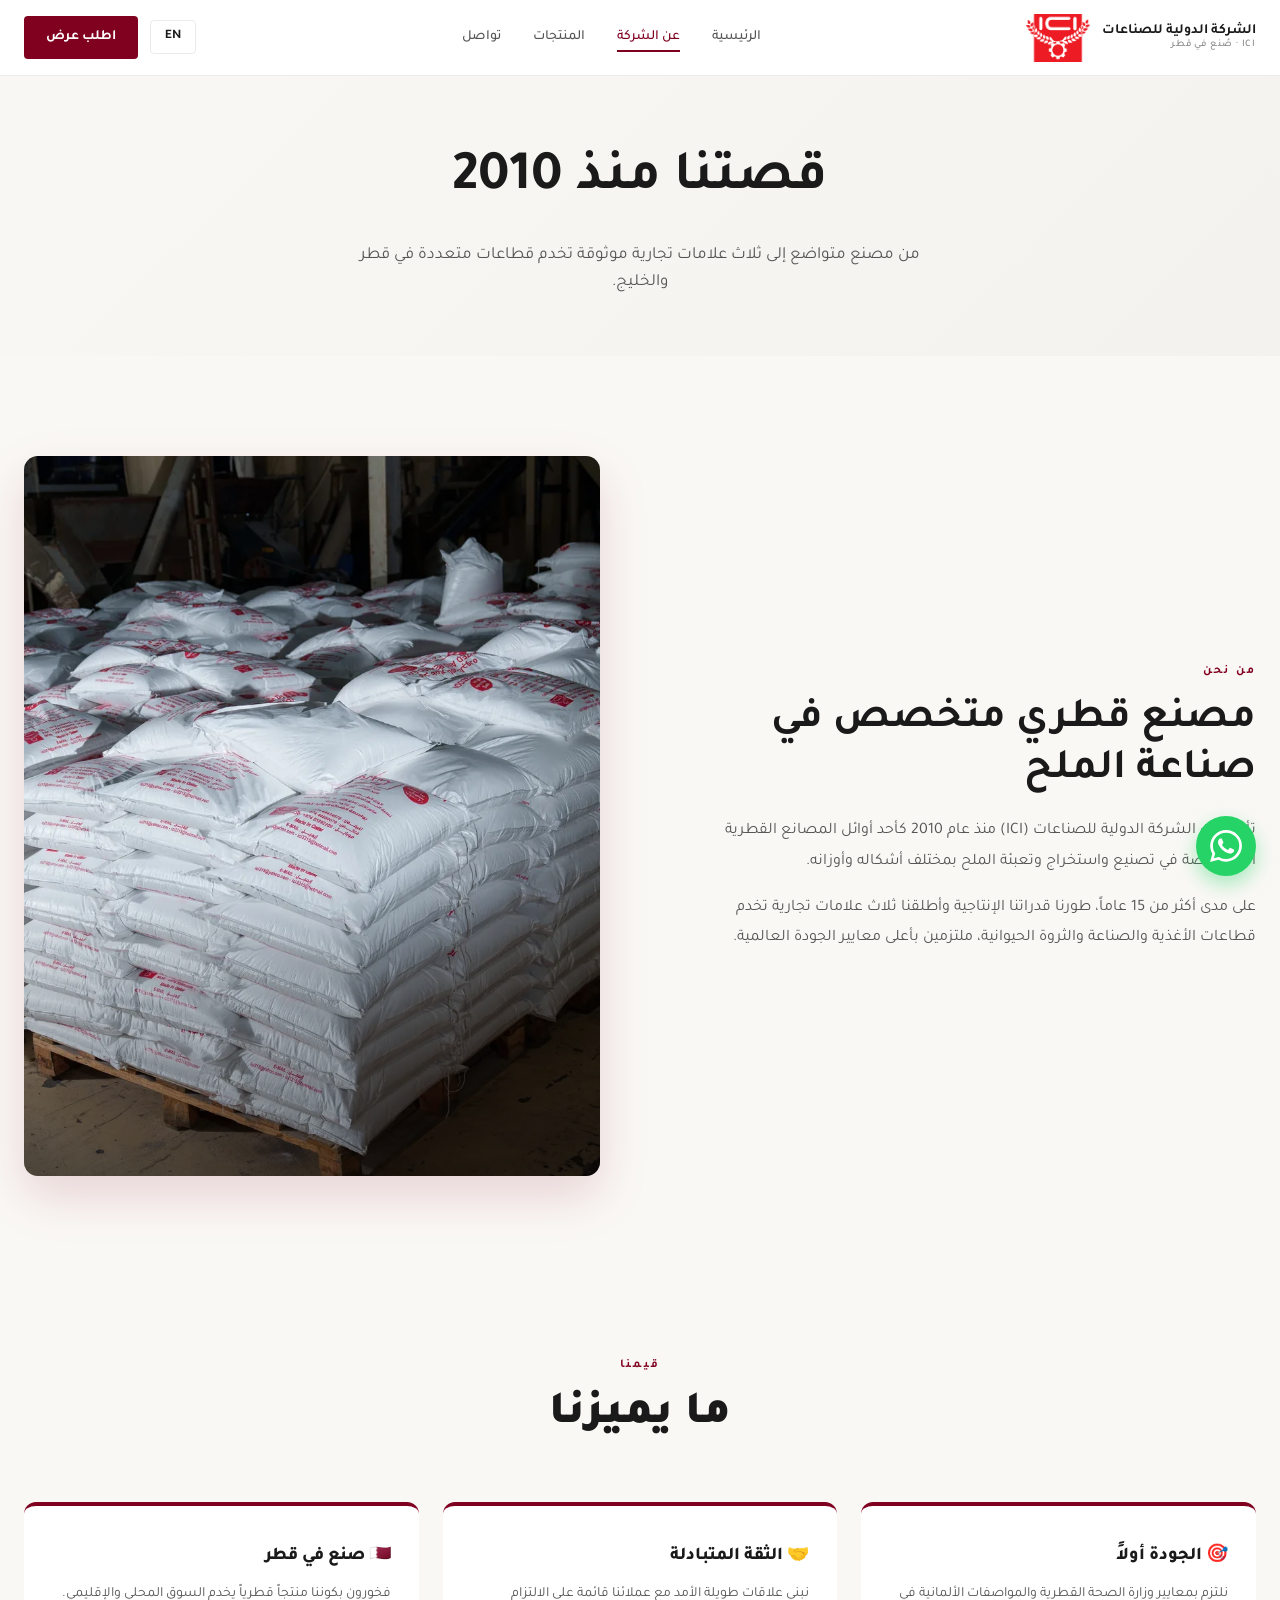
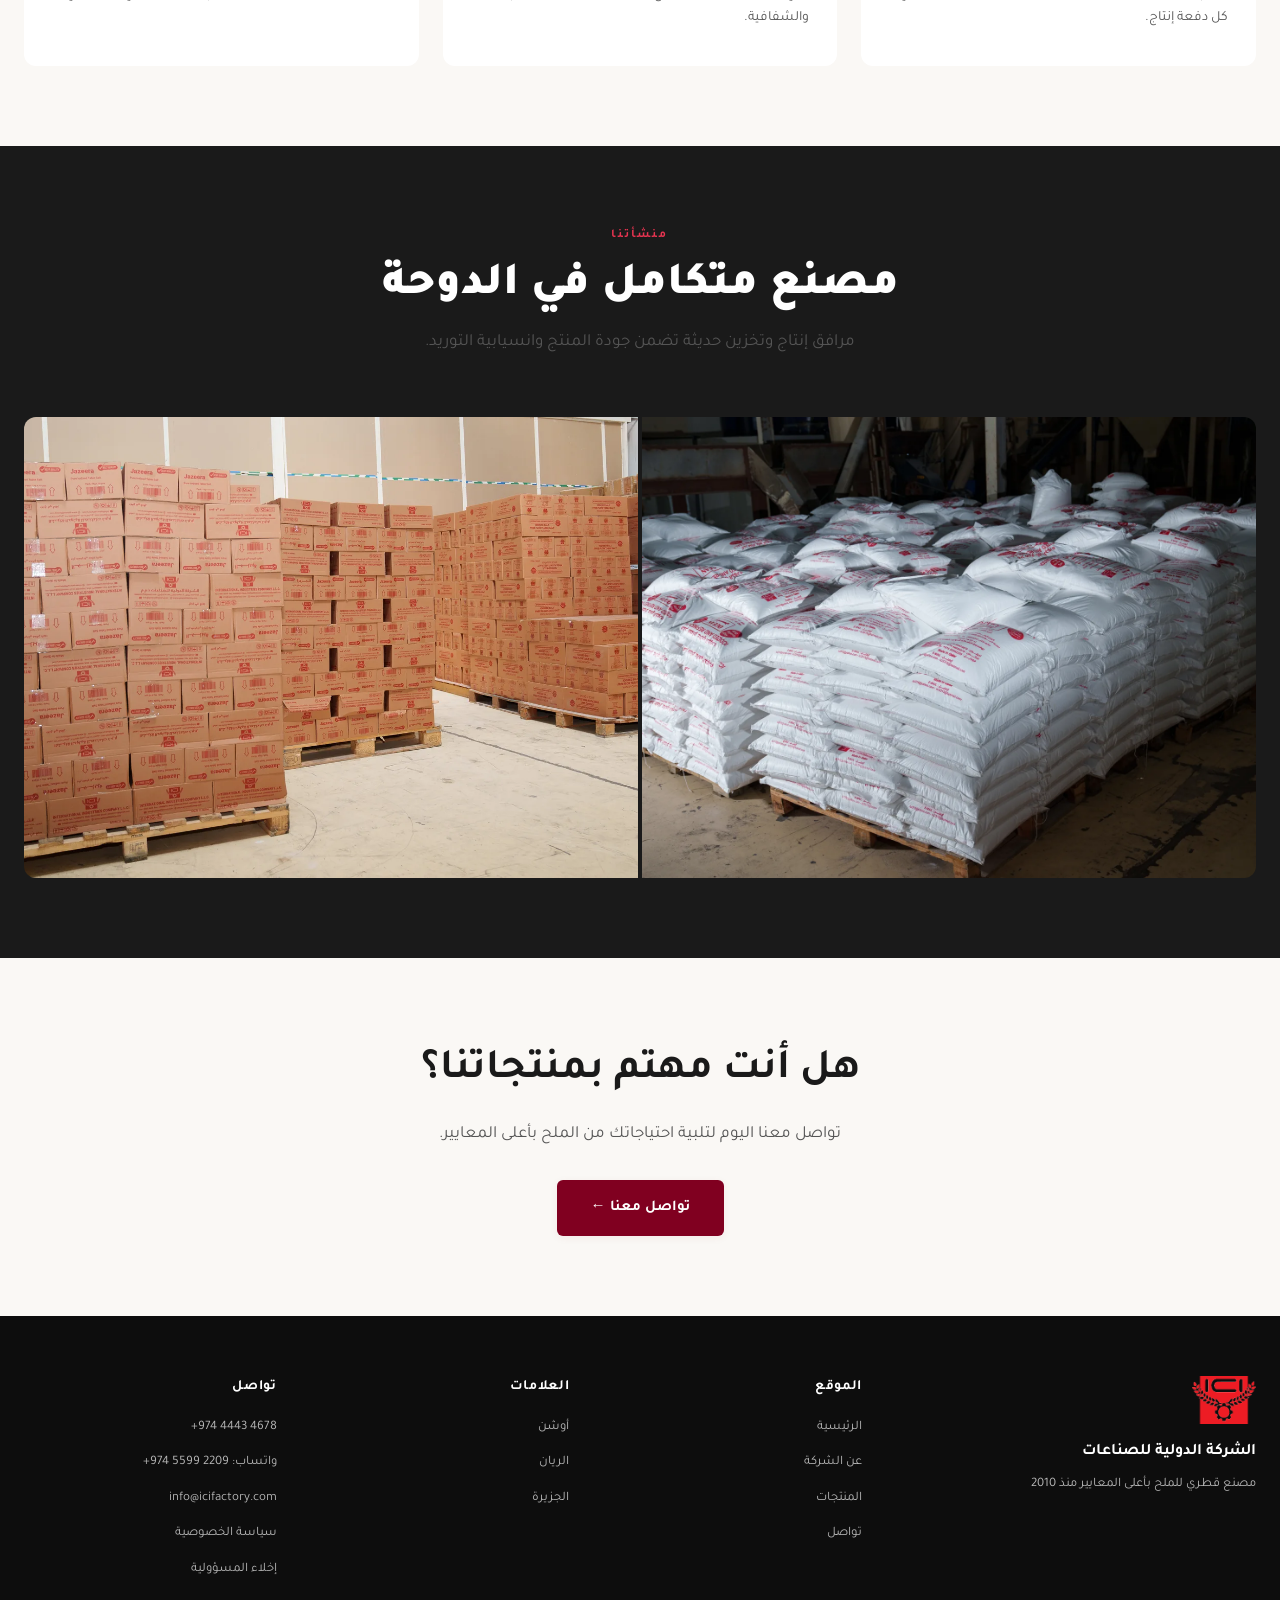
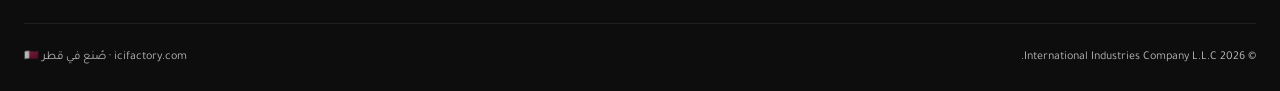
==== about.html @ 77e2f1c2 "Add files via upload" ====
<!DOCTYPE html>
<html lang="ar" dir="rtl">
<head>
  <meta charset="UTF-8">
  <meta name="viewport" content="width=device-width, initial-scale=1.0">
  <title>عن الشركة | About — الشركة الدولية للصناعات | ICI Qatar</title>
  <meta name="description" content="عن الشركة الدولية للصناعات: مصنع قطري متخصص في الملح منذ 2010، مرخص رسمياً وشريك بنك قطر للتنمية. About ICI - Qatari salt manufacturer since 2010.">

  <link rel="icon" type="image/png" href="assets/images/brand/logo-ici.png">
  <link rel="canonical" href="https://icifactory.com/about.html">
  <link rel="preconnect" href="https://fonts.googleapis.com">
  <link rel="preconnect" href="https://fonts.gstatic.com" crossorigin>
  <link href="https://fonts.googleapis.com/css2?family=Tajawal:wght@300;400;500;700;800;900&display=swap" rel="stylesheet">
  <link rel="stylesheet" href="assets/css/style.css">

  <style>
    .page-header { padding: calc(var(--nav-height) + 60px) 0 60px; background: linear-gradient(135deg, #FAF8F5 0%, #F4F2EE 100%); text-align: center; }
    .page-header h1 { font-size: clamp(36px, 5vw, 56px); margin-bottom: 16px; }
    .page-header p { font-size: 17px; color: var(--text-mid); max-width: 600px; margin: 0 auto; }

    .timeline { padding: 80px 0; background: var(--salt-white); }
    .timeline-items { max-width: 800px; margin: 0 auto; }
    .timeline-item { display: grid; grid-template-columns: 120px 1fr; gap: 32px; padding: 32px 0; border-bottom: 1px solid var(--border); }
    .timeline-year { font-size: 36px; font-weight: 900; color: var(--ici-red); line-height: 1; }
    .timeline-content h3 { font-size: 20px; font-weight: 800; margin-bottom: 8px; }
    .timeline-content p { font-size: 15px; color: var(--text-mid); line-height: 1.7; }

    .values { padding: 80px 0; background: var(--salt-cream); }
    .values-grid { display: grid; grid-template-columns: repeat(3, 1fr); gap: 24px; }
    .value-card { background: var(--salt-white); padding: 36px 28px; border-radius: 12px; border-top: 4px solid var(--ici-red); }
    .value-card h3 { font-size: 18px; font-weight: 800; margin-bottom: 12px; }
    .value-card p { font-size: 14px; color: var(--text-mid); line-height: 1.7; }

    .facility { padding: 80px 0; background: var(--text-dark); color: var(--salt-white); }
    .facility h2 { color: var(--salt-white); }
    .facility-grid { display: grid; grid-template-columns: 1fr 1fr; gap: 4px; margin-top: 40px; border-radius: 12px; overflow: hidden; }
    .facility-img { aspect-ratio: 4/3; overflow: hidden; }
    .facility-img img { width: 100%; height: 100%; object-fit: cover; }

    @media (max-width: 768px) {
      .timeline-item { grid-template-columns: 1fr; gap: 8px; }
      .values-grid { grid-template-columns: 1fr; }
      .facility-grid { grid-template-columns: 1fr; }
    }
  </style>
</head>
<body>

<nav>
  <div class="nav-inner">
    <a href="index.html" class="nav-logo">
      <img src="assets/images/brand/logo-ici.png" alt="ICI Logo">
      <div class="nav-logo-text">
        <span class="ar" data-ar="الشركة الدولية للصناعات" data-en="International Industries Co.">الشركة الدولية للصناعات</span>
        <span class="en" data-ar="ICI · صُنع في قطر" data-en="ICI · MADE IN QATAR">ICI · صُنع في قطر</span>
      </div>
    </a>
    <ul class="nav-links">
      <li><a href="index.html" data-ar="الرئيسية" data-en="Home">الرئيسية</a></li>
      <li><a href="about.html" class="active" data-ar="عن الشركة" data-en="About">عن الشركة</a></li>
      <li><a href="products.html" data-ar="المنتجات" data-en="Products">المنتجات</a></li>
      <li><a href="contact.html" data-ar="تواصل" data-en="Contact">تواصل</a></li>
    </ul>
    <div class="nav-actions">
      <button class="lang-toggle" type="button">EN</button>
      <a href="contact.html" class="btn-cta" data-ar="اطلب عرض" data-en="Get Quote">اطلب عرض</a>
      <button class="mobile-toggle" type="button"><span></span><span></span><span></span></button>
    </div>
  </div>
</nav>

<section class="page-header">
  <div class="container">
    <h1 data-ar="قصتنا منذ 2010" data-en="Our Story Since 2010">قصتنا منذ 2010</h1>
    <p data-ar="من مصنع متواضع إلى ثلاث علامات تجارية موثوقة تخدم قطاعات متعددة في قطر والخليج." data-en="From a humble factory to three trusted brand names serving multiple sectors in Qatar and the Gulf.">
      من مصنع متواضع إلى ثلاث علامات تجارية موثوقة تخدم قطاعات متعددة في قطر والخليج.
    </p>
  </div>
</section>

<!-- ABOUT MAIN -->
<section class="about">
  <div class="container">
    <div class="about-grid">
      <div class="about-text" data-animate>
        <div class="section-eyebrow" data-ar="من نحن" data-en="Who We Are">من نحن</div>
        <h2 data-ar="مصنع قطري متخصص في صناعة الملح" data-en="A Qatari Factory Specialized in Salt Manufacturing">مصنع قطري متخصص في صناعة الملح</h2>
        <p data-ar="تأسست الشركة الدولية للصناعات (ICI) منذ عام 2010 كأحد أوائل المصانع القطرية المتخصصة في تصنيع واستخراج وتعبئة الملح بمختلف أشكاله وأوزانه." data-en="International Industries Company (ICI) was established in 2010 as one of the first Qatari factories specialized in manufacturing, extracting, and packaging salt in its various forms and weights.">
          تأسست الشركة الدولية للصناعات (ICI) منذ عام 2010 كأحد أوائل المصانع القطرية المتخصصة في تصنيع واستخراج وتعبئة الملح بمختلف أشكاله وأوزانه.
        </p>
        <p data-ar="على مدى أكثر من 15 عاماً، طورنا قدراتنا الإنتاجية وأطلقنا ثلاث علامات تجارية تخدم قطاعات الأغذية والصناعة والثروة الحيوانية، ملتزمين بأعلى معايير الجودة العالمية." data-en="Over more than 15 years, we have developed our production capabilities and launched three brand names serving the food, industry, and livestock sectors, committed to the highest international quality standards.">
          على مدى أكثر من 15 عاماً، طورنا قدراتنا الإنتاجية وأطلقنا ثلاث علامات تجارية تخدم قطاعات الأغذية والصناعة والثروة الحيوانية، ملتزمين بأعلى معايير الجودة العالمية.
        </p>
      </div>
      <div class="about-visual" data-animate>
        <img src="assets/images/factory/warehouse-bags.webp" alt="ICI Factory">
      </div>
    </div>
  </div>
</section>


<!-- VALUES -->
<section class="values">
  <div class="container">
    <div class="section-header">
      <div class="section-eyebrow" data-ar="قيمنا" data-en="Our Values">قيمنا</div>
      <h2 class="section-title" data-ar="ما يميزنا" data-en="What Sets Us Apart">ما يميزنا</h2>
    </div>

    <div class="values-grid">
      <div class="value-card" data-animate>
        <h3 data-ar="🎯 الجودة أولاً" data-en="🎯 Quality First">🎯 الجودة أولاً</h3>
        <p data-ar="نلتزم بمعايير وزارة الصحة القطرية والمواصفات الألمانية في كل دفعة إنتاج." data-en="We adhere to Qatar Ministry of Health standards and German specifications in every production batch.">
          نلتزم بمعايير وزارة الصحة القطرية والمواصفات الألمانية في كل دفعة إنتاج.
        </p>
      </div>
      <div class="value-card" data-animate>
        <h3 data-ar="🤝 الثقة المتبادلة" data-en="🤝 Mutual Trust">🤝 الثقة المتبادلة</h3>
        <p data-ar="نبني علاقات طويلة الأمد مع عملائنا قائمة على الالتزام والشفافية." data-en="We build long-term relationships with our customers based on commitment and transparency.">
          نبني علاقات طويلة الأمد مع عملائنا قائمة على الالتزام والشفافية.
        </p>
      </div>
      <div class="value-card" data-animate>
        <h3 data-ar="🇶🇦 صنع في قطر" data-en="🇶🇦 Made in Qatar">🇶🇦 صنع في قطر</h3>
        <p data-ar="فخورون بكوننا منتجاً قطرياً يخدم السوق المحلي والإقليمي." data-en="Proud to be a Qatari product serving the local and regional market.">
          فخورون بكوننا منتجاً قطرياً يخدم السوق المحلي والإقليمي.
        </p>
      </div>
    </div>
  </div>
</section>

<!-- FACILITY -->
<section class="facility">
  <div class="container">
    <div class="section-header">
      <div class="section-eyebrow" style="color: #E63450" data-ar="منشأتنا" data-en="Our Facility">منشأتنا</div>
      <h2 class="section-title" data-ar="مصنع متكامل في الدوحة" data-en="An Integrated Factory in Doha">مصنع متكامل في الدوحة</h2>
      <p class="section-sub" data-ar="مرافق إنتاج وتخزين حديثة تضمن جودة المنتج وانسيابية التوريد." data-en="Modern production and storage facilities ensuring product quality and supply flow.">
        مرافق إنتاج وتخزين حديثة تضمن جودة المنتج وانسيابية التوريد.
      </p>
    </div>

    <div class="facility-grid">
      <div class="facility-img"><img src="assets/images/factory/warehouse-bags.webp" alt="Salt bags warehouse"></div>
      <div class="facility-img"><img src="assets/images/factory/warehouse-boxes.webp" alt="Salt packaging warehouse"></div>
    </div>
  </div>
</section>

<!-- CTA -->
<section style="padding: 80px 0; background: var(--salt-cream); text-align: center;">
  <div class="container">
    <h2 style="font-size: clamp(28px,4vw,42px); margin-bottom: 16px;" data-ar="هل أنت مهتم بمنتجاتنا؟" data-en="Interested in our products?">هل أنت مهتم بمنتجاتنا؟</h2>
    <p style="font-size: 17px; color: var(--text-mid); margin-bottom: 32px;" data-ar="تواصل معنا اليوم لتلبية احتياجاتك من الملح بأعلى المعايير." data-en="Contact us today to meet your salt needs with the highest standards.">
      تواصل معنا اليوم لتلبية احتياجاتك من الملح بأعلى المعايير.
    </p>
    <a href="contact.html" class="btn-primary" data-ar="تواصل معنا ←" data-en="Contact Us →">تواصل معنا ←</a>
  </div>
</section>

<footer>
  <div class="container">
    <div class="footer-grid">
      <div class="footer-brand">
        <img src="assets/images/brand/logo-ici.png" alt="ICI">
        <h4 data-ar="الشركة الدولية للصناعات" data-en="International Industries Co.">الشركة الدولية للصناعات</h4>
        <p data-ar="مصنع قطري للملح بأعلى المعايير منذ 2010" data-en="Qatari salt manufacturer with premium standards since 2010">مصنع قطري للملح بأعلى المعايير منذ 2010</p>
      </div>
      <div class="footer-col">
        <h5 data-ar="الموقع" data-en="Site">الموقع</h5>
        <ul>
          <li><a href="index.html" data-ar="الرئيسية" data-en="Home">الرئيسية</a></li>
          <li><a href="about.html" data-ar="عن الشركة" data-en="About">عن الشركة</a></li>
          <li><a href="products.html" data-ar="المنتجات" data-en="Products">المنتجات</a></li>
          <li><a href="contact.html" data-ar="تواصل" data-en="Contact">تواصل</a></li>
        </ul>
      </div>
      <div class="footer-col">
        <h5 data-ar="العلامات" data-en="Brands">العلامات</h5>
        <ul>
          <li><a href="products.html#ocean" data-ar="أوشن" data-en="OCEAN">أوشن</a></li>
          <li><a href="products.html#alrayyan" data-ar="الريان" data-en="Al Rayyan">الريان</a></li>
          <li><a href="products.html#jazeera" data-ar="الجزيرة" data-en="Jazeera">الجزيرة</a></li>
        </ul>
      </div>
      <div class="footer-col">
        <h5 data-ar="تواصل" data-en="Contact">تواصل</h5>
        <ul>
          <li><a href="tel:+97444434678"><span class="ltr-num">+974 4443 4678</span></a></li>
          <li><a href="https://wa.me/97455992209"><span data-ar="واتساب" data-en="WhatsApp">واتساب</span>: <span class="ltr-num">+974 5599 2209</span></a></li>
          <li><a href="mailto:info@icifactory.com"><span class="ltr-num">info@icifactory.com</span></a></li>
          <li><a href="privacy.html" data-ar="سياسة الخصوصية" data-en="Privacy Policy">سياسة الخصوصية</a></li>
          <li><a href="disclaimer.html" data-ar="إخلاء المسؤولية" data-en="Disclaimer">إخلاء المسؤولية</a></li>
        </ul>
      </div>
    </div>
    <div class="footer-bottom">
      <span>© 2026 International Industries Company L.L.C.</span>
      <span><span class="ltr-num">icifactory.com</span> · <span data-ar="صُنع في قطر" data-en="Made in Qatar">صُنع في قطر</span> 🇶🇦</span>
    </div>
  </div>
</footer>

<a href="https://wa.me/97455992209" class="whatsapp-float" target="_blank" aria-label="WhatsApp">
  <svg width="32" height="32" viewBox="0 0 24 24" fill="currentColor"><path d="M17.472 14.382c-.297-.149-1.758-.867-2.03-.967-.273-.099-.471-.148-.67.15-.197.297-.767.966-.94 1.164-.173.199-.347.223-.644.075-.297-.15-1.255-.463-2.39-1.475-.883-.788-1.48-1.761-1.653-2.059-.173-.297-.018-.458.13-.606.134-.133.298-.347.446-.52.149-.174.198-.298.298-.497.099-.198.05-.371-.025-.52-.075-.149-.669-1.612-.916-2.207-.242-.579-.487-.5-.669-.51-.173-.008-.371-.01-.57-.01-.198 0-.52.074-.792.372-.272.297-1.04 1.016-1.04 2.479 0 1.462 1.065 2.875 1.213 3.074.149.198 2.096 3.2 5.077 4.487.709.306 1.262.489 1.694.625.712.227 1.36.195 1.871.118.571-.085 1.758-.719 2.006-1.413.248-.694.248-1.289.173-1.413-.074-.124-.272-.198-.57-.347m-5.421 7.403h-.004a9.87 9.87 0 01-5.031-1.378l-.361-.214-3.741.982.998-3.648-.235-.374a9.86 9.86 0 01-1.51-5.26c.001-5.45 4.436-9.884 9.888-9.884 2.64 0 5.122 1.03 6.988 2.898a9.825 9.825 0 012.893 6.994c-.003 5.45-4.437 9.884-9.885 9.884m8.413-18.297A11.815 11.815 0 0012.05 0C5.495 0 .16 5.335.157 11.892c0 2.096.547 4.142 1.588 5.945L.057 24l6.305-1.654a11.882 11.882 0 005.683 1.448h.005c6.554 0 11.89-5.335 11.893-11.893a11.821 11.821 0 00-3.48-8.413z"/></svg>
</a>

<script src="assets/js/main.js"></script>
</body>
</html>
---- assets/css/style.css ----
/* =====================================
   ICI · INTERNATIONAL INDUSTRIES COMPANY
   icifactory.com — Production Stylesheet
   ===================================== */

:root {
  /* Brand colors derived from actual ICI logo */
  --ici-red: #800020;
  --ici-red-dark: #5C0017;
  --ici-red-light: #A8364D;

  --salt-white: #FFFFFF;
  --salt-cream: #FAF8F5;
  --salt-gray: #F4F2EE;

  --text-dark: #1A1A1A;
  --text-mid: #555555;
  --text-light: #888888;
  --border: rgba(0, 0, 0, 0.08);

  --shadow-sm: 0 2px 8px rgba(128, 0, 32, 0.06);
  --shadow-md: 0 8px 24px rgba(0, 0, 0, 0.08);
  --shadow-lg: 0 20px 50px rgba(128, 0, 32, 0.15);

  --max-width: 1280px;
  --nav-height: 76px;
}

* { margin: 0; padding: 0; box-sizing: border-box; }

html { scroll-behavior: smooth; -webkit-text-size-adjust: 100%; }

body {
  font-family: 'Tajawal', 'Segoe UI', sans-serif;
  background: var(--salt-cream);
  color: var(--text-dark);
  line-height: 1.6;
  overflow-x: hidden;
  -webkit-font-smoothing: antialiased;
}

img { max-width: 100%; height: auto; display: block; }
a { color: inherit; text-decoration: none; }
button { font-family: inherit; cursor: pointer; border: none; background: none; }

.container { max-width: var(--max-width); margin: 0 auto; padding: 0 24px; }

/* ============ NAVBAR ============ */
nav {
  position: fixed; top: 0; left: 0; right: 0; z-index: 100;
  background: rgba(255, 255, 255, 0.95);
  backdrop-filter: blur(20px); -webkit-backdrop-filter: blur(20px);
  border-bottom: 1px solid var(--border);
  height: var(--nav-height);
  transition: all 0.3s ease;
}
nav.scrolled { box-shadow: 0 4px 20px rgba(0,0,0,0.06); }

.nav-inner {
  max-width: var(--max-width); margin: 0 auto; padding: 0 24px;
  height: 100%; display: flex; align-items: center; justify-content: space-between;
}

.nav-logo { display: flex; align-items: center; gap: 12px; }
.nav-logo img { height: 48px; width: auto; }
.nav-logo-text { display: flex; flex-direction: column; line-height: 1.1; }
.nav-logo-text .ar { font-size: 14px; font-weight: 700; color: var(--text-dark); }
.nav-logo-text .en { font-size: 10px; color: var(--text-light); letter-spacing: 0.08em; font-weight: 500; }

.nav-links { display: flex; gap: 32px; list-style: none; align-items: center; }
.nav-links a {
  font-size: 14px; font-weight: 500; color: var(--text-mid);
  transition: color 0.2s; position: relative; padding: 4px 0;
}
.nav-links a:hover, .nav-links a.active { color: var(--ici-red); }
.nav-links a.active::after {
  content: ''; position: absolute; bottom: -4px; left: 0; right: 0;
  height: 2px; background: var(--ici-red);
}

.nav-actions { display: flex; gap: 12px; align-items: center; }
.lang-toggle {
  background: transparent; border: 1px solid var(--border);
  padding: 8px 14px; border-radius: 4px; font-size: 13px; font-weight: 600;
  color: var(--text-dark); transition: all 0.2s;
}
.lang-toggle:hover { border-color: var(--ici-red); color: var(--ici-red); }

.btn-cta {
  background: var(--ici-red); color: var(--salt-white);
  padding: 10px 22px; border-radius: 4px; font-size: 14px; font-weight: 700;
  transition: all 0.2s; display: inline-flex; align-items: center; gap: 6px;
}
.btn-cta:hover { background: var(--ici-red-dark); transform: translateY(-1px); box-shadow: var(--shadow-md); }

.mobile-toggle { display: none; flex-direction: column; gap: 5px; padding: 8px; }
.mobile-toggle span { width: 22px; height: 2px; background: var(--text-dark); transition: 0.3s; }

/* ============ HERO ============ */
.hero {
  min-height: 88vh; padding: calc(var(--nav-height) + 80px) 0 80px;
  position: relative; overflow: hidden;
  background-size: cover; background-position: center; background-repeat: no-repeat;
}
.hero.hero-banner-a {
  background-image: url('../images/factory/hero-banner-a.webp');
  background-position: 30% center; /* LTR: shift focus right so text side gets darker area */
}
.hero.hero-banner-b {
  background-image: url('../images/factory/hero-banner-a.webp');
  background-position: 30% center;
}
html[dir="rtl"] .hero.hero-banner-a,
html[dir="rtl"] .hero.hero-banner-b {
  background-position: 70% center; /* RTL: shift focus left so right-side text gets darker area */
}
.hero::before {
  content: ''; position: absolute; inset: 0; z-index: 1;
  /* LTR: darker on left where text sits */
  background: linear-gradient(to right, rgba(0,0,0,0.82) 0%, rgba(0,0,0,0.55) 40%, rgba(0,0,0,0.25) 70%, rgba(128,0,32,0.35) 100%);
  pointer-events: none;
}
html[dir="rtl"] .hero::before {
  /* RTL: darker on right where text sits */
  background: linear-gradient(to left, rgba(0,0,0,0.82) 0%, rgba(0,0,0,0.55) 40%, rgba(0,0,0,0.25) 70%, rgba(128,0,32,0.35) 100%);
}

.hero-grid {
  max-width: var(--max-width); margin: 0 auto; padding: 0 24px;
  position: relative; z-index: 2;
}

.hero-content { max-width: 720px; color: var(--salt-white); }

.hero-eyebrow {
  display: inline-flex; align-items: center; gap: 8px;
  background: rgba(255, 255, 255, 0.12); border: 1px solid rgba(255, 255, 255, 0.25);
  -webkit-backdrop-filter: blur(10px); backdrop-filter: blur(10px);
  padding: 8px 18px; border-radius: 50px; margin-bottom: 28px;
  font-size: 13px; font-weight: 600; color: var(--salt-white);
}
.hero-eyebrow::before {
  content: ''; width: 8px; height: 8px; background: var(--ici-red-light);
  border-radius: 50%; animation: pulse 2s ease-in-out infinite;
}
@keyframes pulse { 0%,100%{opacity:1;transform:scale(1)} 50%{opacity:0.6;transform:scale(0.85)} }

.hero h1 {
  font-size: clamp(38px, 5.5vw, 68px); font-weight: 900;
  line-height: 1.1; color: var(--salt-white); margin-bottom: 16px;
  letter-spacing: -0.02em; text-shadow: 0 2px 24px rgba(0,0,0,0.4);
}
.hero h1 .accent { color: var(--ici-red-light); }
.hero h1 .block { display: block; }

.hero-sub {
  font-size: 18px; color: rgba(255,255,255,0.92); line-height: 1.7;
  margin-bottom: 36px; max-width: 600px;
  text-shadow: 0 1px 12px rgba(0,0,0,0.35);
}

.hero-actions { display: flex; gap: 14px; flex-wrap: wrap; margin-bottom: 0; }
.btn-primary {
  background: var(--ici-red); color: var(--salt-white);
  padding: 16px 34px; border-radius: 6px; font-size: 15px; font-weight: 700;
  display: inline-flex; align-items: center; gap: 8px;
  transition: all 0.25s; box-shadow: var(--shadow-sm);
}
.btn-primary:hover { background: var(--ici-red-dark); transform: translateY(-2px); box-shadow: var(--shadow-lg); }
.btn-outline {
  border: 2px solid var(--text-dark); color: var(--text-dark);
  padding: 14px 32px; border-radius: 6px; font-size: 15px; font-weight: 600;
  display: inline-flex; align-items: center; gap: 8px; transition: all 0.2s;
}
.btn-outline:hover { background: var(--text-dark); color: var(--salt-white); }

/* Hero buttons override (on dark background) */
.hero .btn-outline {
  border-color: var(--salt-white); color: var(--salt-white);
  -webkit-backdrop-filter: blur(10px); backdrop-filter: blur(10px);
  background: rgba(255,255,255,0.05);
}
.hero .btn-outline:hover { background: var(--salt-white); color: var(--text-dark); }
.hero .btn-primary { box-shadow: 0 10px 30px rgba(0,0,0,0.3); }

.hero-stats {
  display: flex; gap: 48px; padding-top: 28px;
  border-top: 1px solid rgba(255,255,255,0.18);
}
.stat-num { font-size: 38px; font-weight: 900; color: var(--ici-red-light); line-height: 1; }
.hero .stat-label { font-size: 12px; color: rgba(255,255,255,0.78); margin-top: 6px; font-weight: 500; }
.stat-label { font-size: 12px; color: var(--text-light); margin-top: 6px; font-weight: 500; }

/* ============ STATS STRIP ============ */
.stats-strip {
  background: var(--salt-cream);
  padding: 60px 0;
  border-bottom: 1px solid var(--border);
}
.stats-strip-grid {
  display: grid; grid-template-columns: repeat(3, 1fr); gap: 40px;
  text-align: center;
}
.stat-card { padding: 8px; }
.stat-card-num {
  font-size: 56px; font-weight: 900; color: var(--ici-red);
  line-height: 1; letter-spacing: -0.02em;
}
.stat-card-label {
  font-size: 14px; color: var(--text-mid);
  margin-top: 12px; font-weight: 500; letter-spacing: 0.02em;
}

/* ============ CLIENTS ============ */
.clients { background: var(--salt-cream); }
.clients-grid {
  display: grid; grid-template-columns: repeat(6, 1fr); gap: 20px;
  margin-top: 16px;
}
.clients-grid-4 { grid-template-columns: repeat(4, 1fr); max-width: 900px; margin-left: auto; margin-right: auto; }
.client-logo {
  aspect-ratio: 3/2; background: var(--salt-white);
  border: 1px solid var(--border); border-radius: 12px;
  display: flex; align-items: center; justify-content: center;
  padding: 18px; transition: all 0.25s;
}
.client-logo:hover { box-shadow: var(--shadow-md); transform: translateY(-3px); }
.client-logo img { max-width: 100%; max-height: 100%; object-fit: contain; filter: grayscale(1); opacity: 0.7; transition: all 0.25s; }
.client-logo:hover img { filter: grayscale(0); opacity: 1; }
.client-logo span { font-size: 12px; color: var(--text-light); text-align: center; }
@media (max-width: 900px) { .clients-grid { grid-template-columns: repeat(3, 1fr); } .clients-grid-4 { grid-template-columns: repeat(2, 1fr); } }
@media (max-width: 480px) { .clients-grid { grid-template-columns: repeat(2, 1fr); } }

/* ============ TRUST BAR ============ */
.trust-bar {
  background: var(--text-dark); padding: 28px 0;
  border-top: 4px solid var(--ici-red);
}
.trust-grid {
  max-width: var(--max-width); margin: 0 auto; padding: 0 24px;
  display: grid; grid-template-columns: repeat(5, 1fr); gap: 24px;
}
.trust-item {
  display: flex; align-items: center; gap: 12px;
  color: rgba(255,255,255,0.85); font-size: 13px;
}
.trust-item .icon { font-size: 22px; }

/* ============ SECTIONS ============ */
section { padding: 100px 0; }
.section-header { text-align: center; max-width: 720px; margin: 0 auto 60px; }
.section-eyebrow {
  font-size: 12px; color: var(--ici-red); font-weight: 700;
  letter-spacing: 0.18em; text-transform: uppercase; margin-bottom: 14px;
}
.section-title { font-size: clamp(30px, 4vw, 46px); font-weight: 900; line-height: 1.15; margin-bottom: 16px; }
.section-sub { font-size: 17px; color: var(--text-mid); line-height: 1.7; }

/* ============ ABOUT SECTION ============ */
.about-grid {
  display: grid; grid-template-columns: 1fr 1fr; gap: 80px; align-items: center;
}
.about-text h2 { font-size: clamp(28px, 3.6vw, 42px); margin-bottom: 20px; line-height: 1.2; }
.about-text p { font-size: 16px; color: var(--text-mid); line-height: 1.9; margin-bottom: 16px; }
.about-features { margin-top: 28px; display: flex; flex-direction: column; gap: 14px; }
.about-feature { display: flex; gap: 14px; align-items: flex-start; }
.about-feature .icon {
  width: 36px; height: 36px; background: rgba(128,0,32,0.1); border-radius: 8px;
  display: flex; align-items: center; justify-content: center;
  color: var(--ici-red); font-size: 18px; font-weight: 900; flex-shrink: 0;
}
.about-feature h4 { font-size: 15px; font-weight: 700; margin-bottom: 4px; }
.about-feature p { font-size: 13px; color: var(--text-light); margin: 0; line-height: 1.6; }

.about-visual {
  position: relative; aspect-ratio: 4/5; border-radius: 14px; overflow: hidden;
  box-shadow: var(--shadow-lg);
}
.about-visual img { width: 100%; height: 100%; object-fit: cover; }
.about-visual::after {
  content: ''; position: absolute; inset: 0; z-index: 2;
  background: linear-gradient(180deg, transparent 60%, rgba(0,0,0,0.4) 100%);
  pointer-events: none;
}

/* About section image carousel */
.about-visual.carousel .carousel-slide {
  position: absolute; inset: 0; width: 100%; height: 100%;
  object-fit: cover; opacity: 0; transition: opacity 0.8s ease;
}
.about-visual.carousel .carousel-slide.active { opacity: 1; }
.about-visual.carousel .carousel-dots {
  position: absolute; bottom: 16px; left: 50%; transform: translateX(-50%);
  display: flex; gap: 8px; z-index: 3;
}
.about-visual.carousel .carousel-dot {
  width: 10px; height: 10px; border-radius: 50%; padding: 0; border: none;
  background: rgba(255,255,255,0.55); cursor: pointer; transition: all 0.25s;
}
.about-visual.carousel .carousel-dot.active { background: var(--salt-white); width: 28px; border-radius: 5px; }

/* Product card hover-swap (homepage) */
.product-image.hover-swap { position: relative; }
.product-image.hover-swap img {
  position: absolute; inset: 0; width: 100%; height: 100%;
  object-fit: contain; padding: 20px;
  transition: opacity 0.45s ease, transform 0.4s ease;
}
.product-image.hover-swap .img-hover { opacity: 0; }
.product-card:hover .product-image.hover-swap .img-default { opacity: 0; }
.product-card:hover .product-image.hover-swap .img-hover { opacity: 1; }

/* ============ PRODUCT CATEGORIES ============ */
.categories { background: var(--salt-white); }
.cat-grid { display: grid; grid-template-columns: repeat(3, 1fr); gap: 24px; }
.cat-card {
  background: var(--salt-cream); padding: 40px 28px; border-radius: 12px;
  transition: all 0.3s; border: 2px solid transparent;
}
.cat-card:hover { border-color: var(--ici-red); transform: translateY(-4px); box-shadow: var(--shadow-md); }
.cat-icon {
  width: 64px; height: 64px; background: var(--ici-red); border-radius: 12px;
  display: flex; align-items: center; justify-content: center;
  color: var(--salt-white); font-size: 28px; margin-bottom: 20px;
}
.cat-card h3 { font-size: 20px; font-weight: 800; margin-bottom: 12px; }
.cat-card p { font-size: 14px; color: var(--text-mid); line-height: 1.7; }

/* ============ PRODUCTS GRID ============ */
.products { background: var(--salt-cream); }
.product-grid { display: grid; grid-template-columns: repeat(3, 1fr); gap: 28px; }
.product-card {
  background: var(--salt-white); border-radius: 14px; overflow: hidden;
  box-shadow: var(--shadow-sm); transition: all 0.3s;
  cursor: pointer; border: 1px solid var(--border);
}
.product-card:hover { transform: translateY(-6px); box-shadow: var(--shadow-lg); }
.product-image {
  aspect-ratio: 1; background: var(--salt-cream); overflow: hidden; position: relative;
}
.product-image img { width: 100%; height: 100%; object-fit: contain; padding: 20px; transition: transform 0.4s; }
.product-card:hover .product-image img { transform: scale(1.05); }
.product-info { padding: 24px; }
.product-tag {
  display: inline-block; font-size: 11px; font-weight: 700; color: var(--ici-red);
  background: rgba(128,0,32,0.08); padding: 4px 10px; border-radius: 4px;
  margin-bottom: 10px; letter-spacing: 0.05em;
}
.product-info h3 { font-size: 18px; font-weight: 800; margin-bottom: 8px; }
.product-info p { font-size: 14px; color: var(--text-mid); line-height: 1.6; }
.product-meta {
  display: flex; justify-content: space-between; align-items: center;
  margin-top: 16px; padding-top: 16px; border-top: 1px solid var(--border);
}
.product-weight { font-size: 13px; font-weight: 700; color: var(--text-dark); }
.product-cta { font-size: 13px; font-weight: 600; color: var(--ici-red); display: flex; align-items: center; gap: 4px; }

/* ============ CUBES SECTION (5 colors) ============ */
.cubes-section { background: var(--text-dark); color: var(--salt-white); }
.cubes-section .section-title { color: var(--salt-white); }
.cubes-section .section-sub { color: rgba(255,255,255,0.7); }
.cubes-tagline {
  margin-top: 18px; font-size: clamp(20px, 2.6vw, 28px); font-weight: 800;
  color: #E63450; letter-spacing: 0.01em; line-height: 1.5;
}
.cubes-grid { display: grid; grid-template-columns: repeat(5, 1fr); gap: 16px; }
.cube-card {
  background: rgba(255,255,255,0.05); border-radius: 12px; padding: 24px;
  text-align: center; transition: all 0.3s; border: 1px solid rgba(255,255,255,0.08);
}
.cube-card:hover { background: rgba(255,255,255,0.1); transform: translateY(-4px); }
.cube-card img { width: 100%; aspect-ratio: 1; object-fit: cover; border-radius: 8px; margin-bottom: 16px; }
.cube-card h4 { font-size: 15px; font-weight: 700; margin-bottom: 4px; }
.cube-card .cube-desc { font-size: 12px; color: rgba(255,255,255,0.6); line-height: 1.5; }

/* ============ WHY US ============ */
.why { background: var(--salt-white); }
.why-grid { display: grid; grid-template-columns: repeat(4, 1fr); gap: 28px; }
.why-card {
  text-align: center; padding: 36px 24px; border-radius: 12px;
  transition: all 0.3s; border: 1px solid var(--border);
}
.why-card:hover { background: var(--salt-cream); border-color: var(--ici-red); }
.why-icon {
  width: 64px; height: 64px; margin: 0 auto 20px;
  background: rgba(128,0,32,0.08); border-radius: 50%;
  display: flex; align-items: center; justify-content: center;
  font-size: 28px; color: var(--ici-red);
}
.why-card h4 { font-size: 17px; font-weight: 800; margin-bottom: 10px; }
.why-card p { font-size: 14px; color: var(--text-mid); line-height: 1.7; }

/* ============ CONTACT SECTION ============ */
.contact { background: linear-gradient(135deg, #1A1A1A 0%, #2A1518 100%); color: var(--salt-white); padding: 100px 0; }
.contact-grid { display: grid; grid-template-columns: 1fr 1.2fr; gap: 60px; align-items: start; }
.contact-info h2 { font-size: clamp(28px,3.6vw,42px); color: var(--salt-white); margin-bottom: 16px; }
.contact-info > p { color: rgba(255,255,255,0.7); font-size: 16px; line-height: 1.8; margin-bottom: 36px; }
.contact-details { display: flex; flex-direction: column; gap: 18px; }
.contact-detail {
  display: flex; flex-direction: column; gap: 2px;
  padding: 16px 20px; background: rgba(255,255,255,0.05); border-radius: 10px;
  border: 1px solid rgba(255,255,255,0.08);
  border-right: 3px solid var(--ici-red);
  transition: all 0.2s;
}
html[dir="ltr"] .contact-detail { border-right: 1px solid rgba(255,255,255,0.08); border-left: 3px solid var(--ici-red); }
.contact-detail:hover { background: rgba(255,255,255,0.08); }
.contact-detail-text { flex: 1; }
.contact-detail-text .label { font-size: 12px; color: rgba(255,255,255,0.5); margin-bottom: 2px; }
.contact-detail-text .value { font-size: 16px; font-weight: 700; color: var(--salt-white); }
.contact-detail-text .value a { color: inherit; }
.value[dir="ltr"], a[dir="ltr"], .ltr-num {
  direction: ltr; unicode-bidi: isolate; display: inline-block;
}
html[dir="rtl"] .contact-detail-text .value[dir="ltr"] { text-align: right; }

.contact-form {
  background: var(--salt-white); color: var(--text-dark);
  padding: 40px; border-radius: 14px; box-shadow: var(--shadow-lg);
}
.form-row { display: grid; grid-template-columns: 1fr 1fr; gap: 16px; margin-bottom: 16px; }
.form-group { margin-bottom: 16px; }
.form-group label {
  display: block; font-size: 13px; font-weight: 600; color: var(--text-dark);
  margin-bottom: 8px;
}
.form-group input, .form-group select, .form-group textarea {
  width: 100%; padding: 14px 16px; background: var(--salt-cream);
  border: 1px solid var(--border); border-radius: 8px;
  font-family: inherit; font-size: 15px; color: var(--text-dark);
  transition: all 0.2s;
}
.form-group input:focus, .form-group select:focus, .form-group textarea:focus {
  outline: none; border-color: var(--ici-red); background: var(--salt-white);
  box-shadow: 0 0 0 3px rgba(128,0,32,0.1);
}
.form-group textarea { resize: vertical; min-height: 120px; }
.btn-submit {
  background: var(--ici-red); color: var(--salt-white);
  width: 100%; padding: 16px; border-radius: 8px; font-size: 16px; font-weight: 700;
  transition: all 0.2s; cursor: pointer;
}
.btn-submit:hover { background: var(--ici-red-dark); }

/* ============ FOOTER ============ */
footer { background: #0D0D0D; color: rgba(255,255,255,0.7); padding: 60px 0 24px; }
.footer-grid {
  display: grid; grid-template-columns: 1.4fr 1fr 1fr 1fr; gap: 40px;
  padding-bottom: 40px; border-bottom: 1px solid rgba(255,255,255,0.08);
}
.footer-brand img { width: 64px; margin-bottom: 16px; }
.footer-brand h4 { color: var(--salt-white); font-size: 16px; margin-bottom: 8px; }
.footer-brand p { font-size: 13px; line-height: 1.7; }
.footer-col h5 {
  color: var(--salt-white); font-size: 14px; font-weight: 700;
  margin-bottom: 16px; text-transform: uppercase; letter-spacing: 0.05em;
}
.footer-col ul { list-style: none; display: flex; flex-direction: column; gap: 10px; }
.footer-col a { font-size: 13px; transition: color 0.2s; }
.footer-col a:hover { color: var(--ici-red-light); }
.footer-bottom {
  display: flex; justify-content: space-between; align-items: center;
  padding-top: 24px; font-size: 12px;
}

/* ============ WHATSAPP FLOAT ============ */
.whatsapp-float {
  position: fixed; bottom: 24px; left: 24px; z-index: 99;
  width: 60px; height: 60px; background: #25D366; border-radius: 50%;
  display: flex; align-items: center; justify-content: center;
  box-shadow: 0 8px 20px rgba(37, 211, 102, 0.4);
  transition: transform 0.2s; color: var(--salt-white); font-size: 28px;
}
.whatsapp-float:hover { transform: scale(1.1); }

/* ============ ANIMATIONS ============ */
.fade-in { opacity: 0; transform: translateY(20px); animation: fadeUp 0.8s forwards; }
.fade-in.d1 { animation-delay: 0.1s; }
.fade-in.d2 { animation-delay: 0.2s; }
.fade-in.d3 { animation-delay: 0.3s; }
.fade-in.d4 { animation-delay: 0.4s; }
@keyframes fadeUp { to { opacity: 1; transform: translateY(0); } }

/* ============ RESPONSIVE ============ */
@media (max-width: 1024px) {
  .hero-grid, .about-grid, .contact-grid { grid-template-columns: 1fr; gap: 40px; }
  .trust-grid { grid-template-columns: repeat(2, 1fr); }
  .product-grid, .cat-grid { grid-template-columns: repeat(2, 1fr); }
  .cubes-grid { grid-template-columns: repeat(3, 1fr); }
  .why-grid { grid-template-columns: repeat(2, 1fr); }
  .footer-grid { grid-template-columns: 1fr 1fr; }
  .form-row { grid-template-columns: 1fr; }
  .hero { min-height: auto; padding: calc(var(--nav-height) + 60px) 0 60px; }
  .hero h1 { font-size: clamp(32px, 7vw, 48px); }
  .hero-sub { font-size: 16px; }
  .stats-strip { padding: 40px 0; }
  .stats-strip-grid { gap: 24px; }
  .stat-card-num { font-size: 40px; }
}
@media (max-width: 640px) {
  section { padding: 60px 0; }
  .nav-links { display: none; }
  .mobile-toggle { display: flex; }
  .nav-links.mobile-open { display: flex; position: absolute; top: var(--nav-height); left: 0; right: 0; background: var(--salt-white); flex-direction: column; padding: 24px; gap: 18px; border-bottom: 1px solid var(--border); }
  .hero-stats { gap: 24px; }
  .stat-num { font-size: 28px; }
  .product-grid, .cat-grid, .cubes-grid, .why-grid { grid-template-columns: 1fr; }
  .cubes-grid { grid-template-columns: repeat(2, 1fr); }
  .footer-grid { grid-template-columns: 1fr; }
  .contact-form { padding: 24px; }
}

/* ============ RTL ADJUSTMENTS ============ */
html[dir="rtl"] body { font-family: 'Tajawal', sans-serif; }
html[dir="rtl"] .nav-logo { flex-direction: row-reverse; }
html[dir="rtl"] .whatsapp-float { left: auto; right: 24px; }

/* Hide LTR content when RTL active and vice versa */
html[dir="rtl"] .ltr-only { display: none; }
html[dir="ltr"] .rtl-only { display: none; }
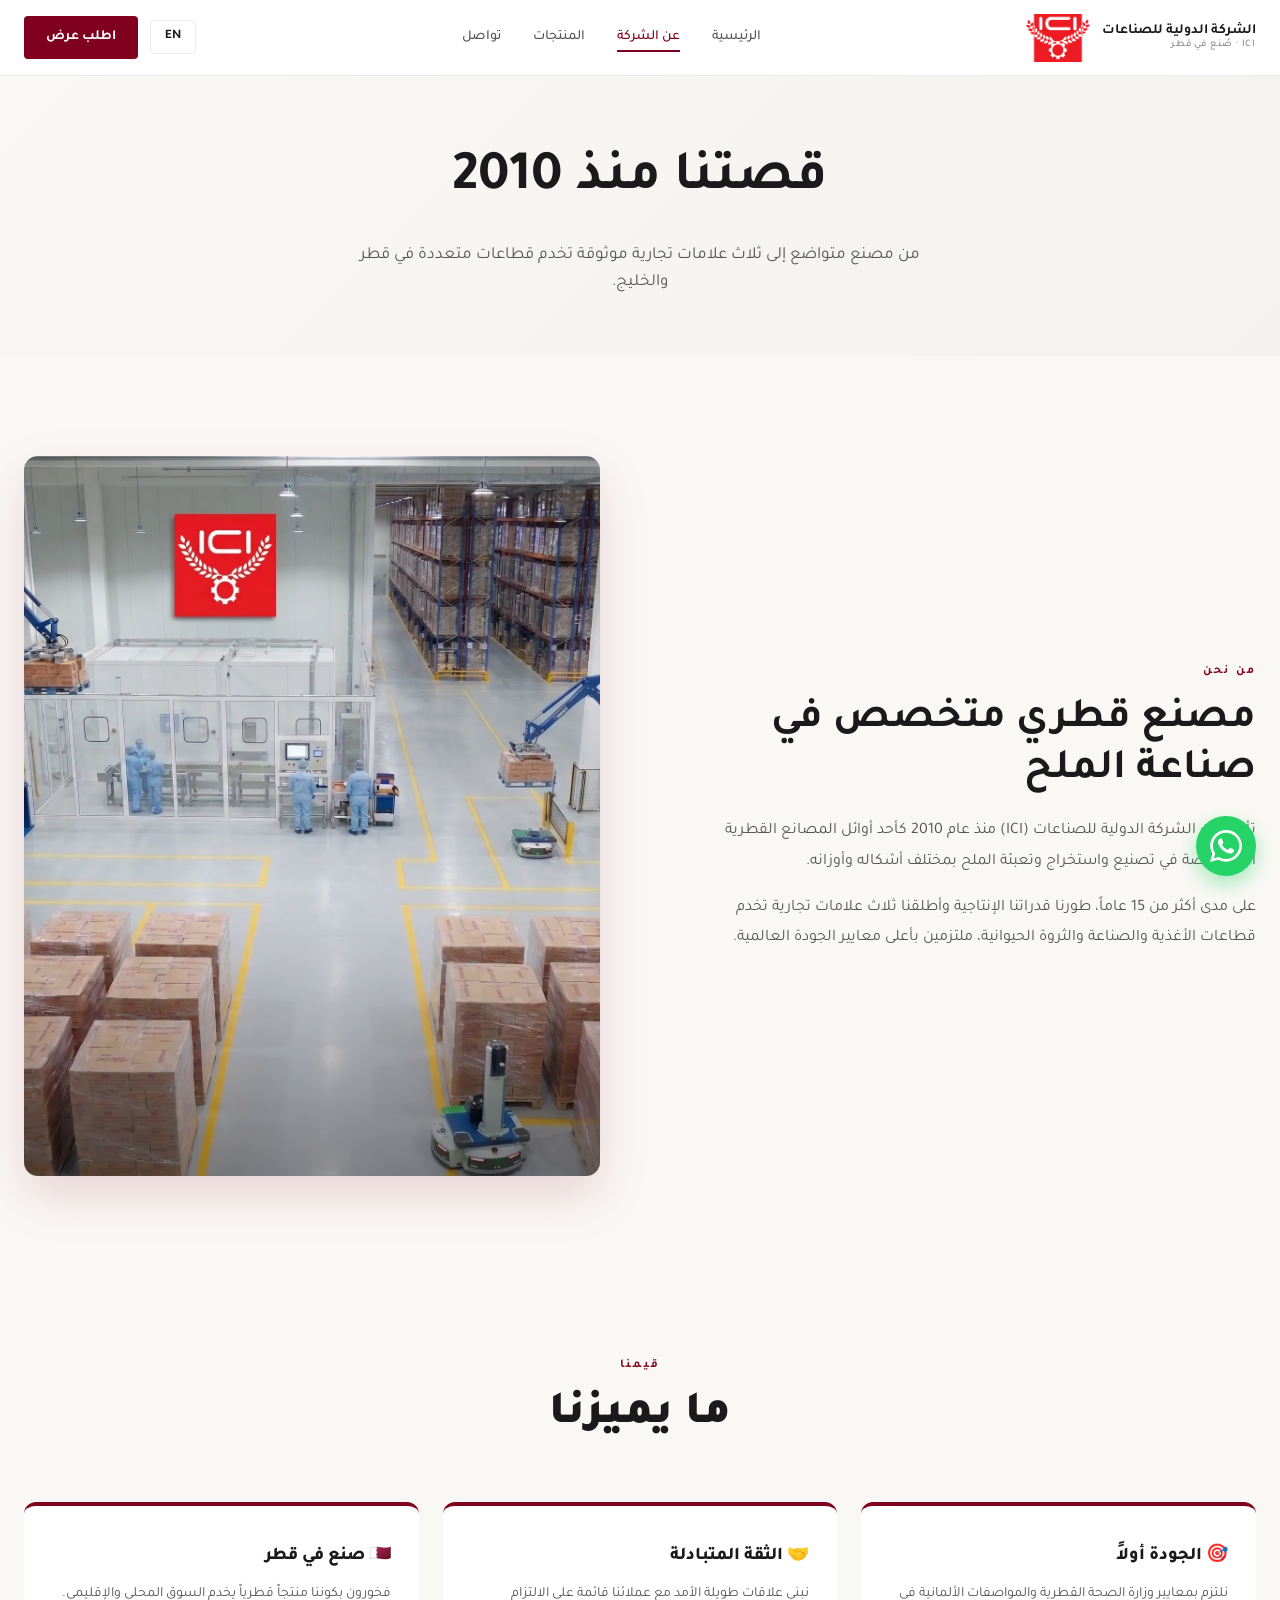
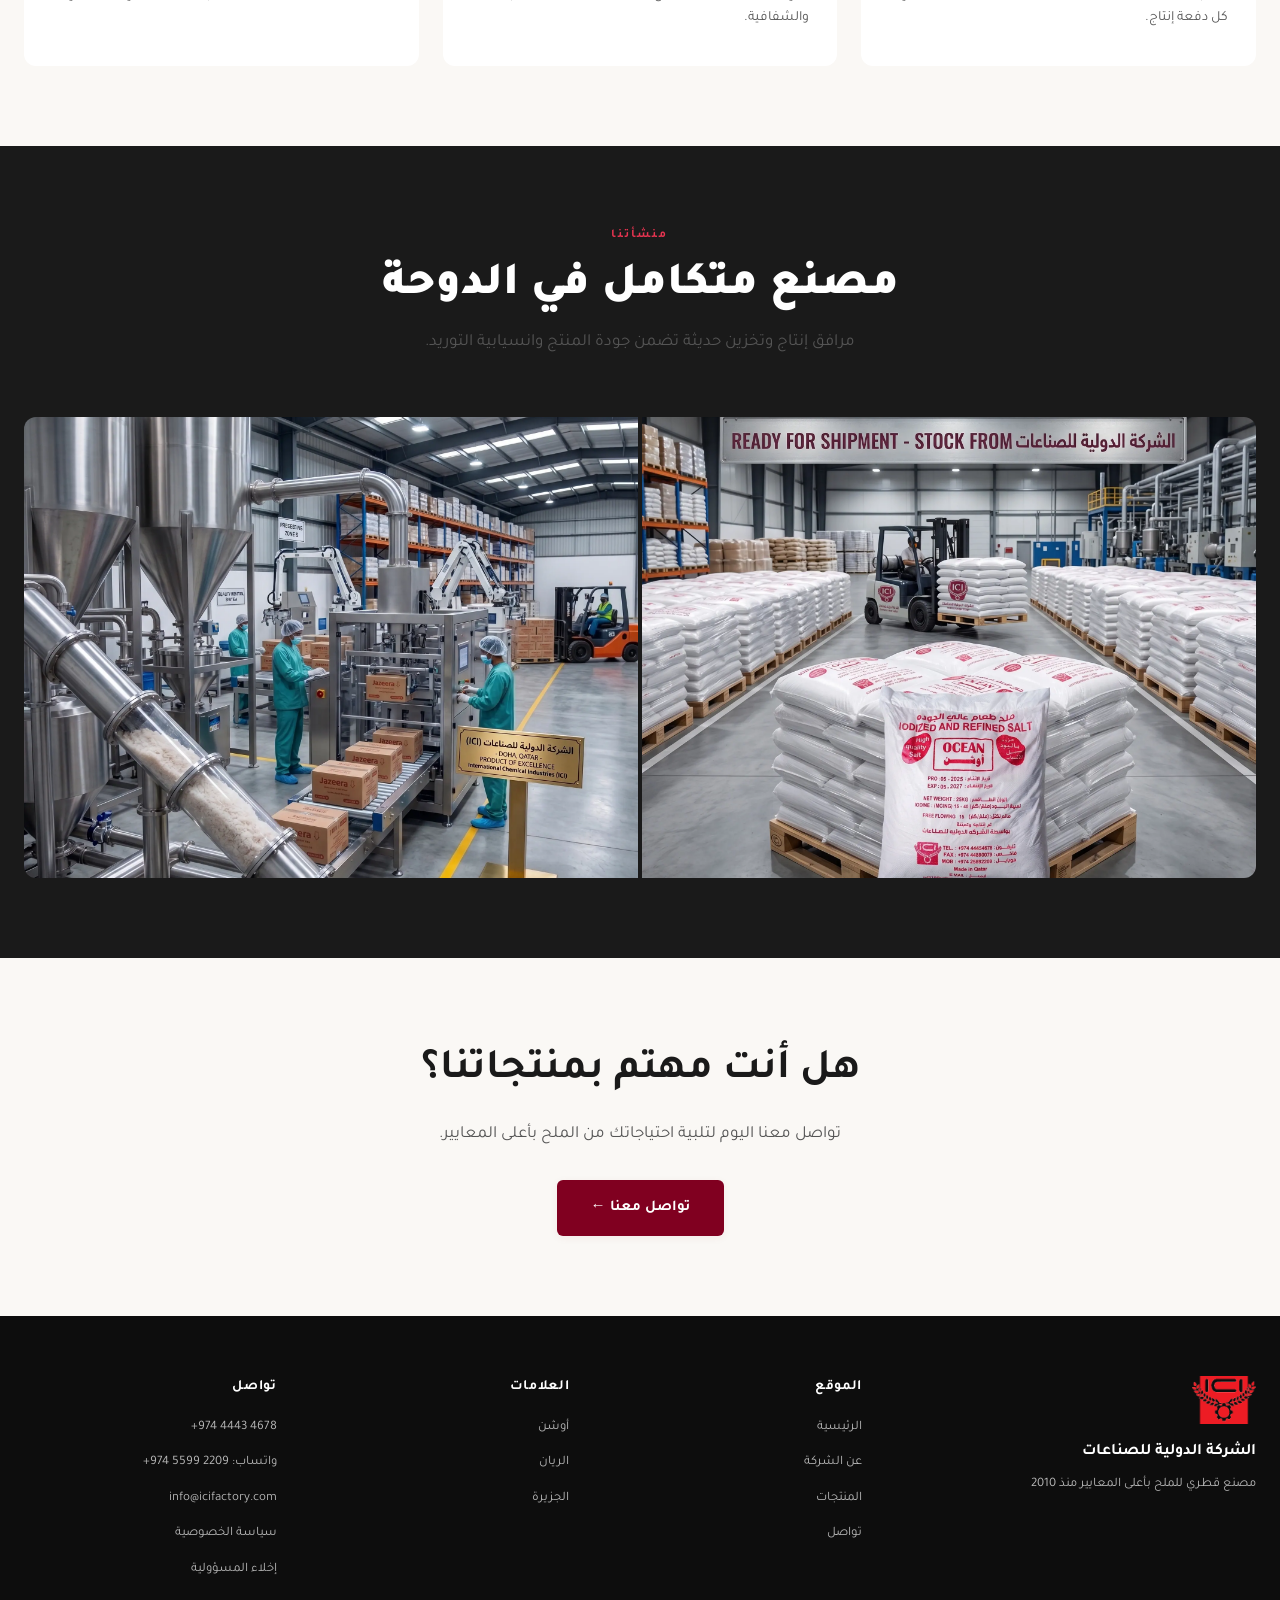
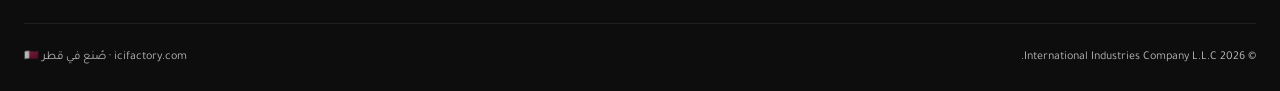
==== commit c06f0e68: "Add files via upload" ====
--- a/about.html
+++ b/about.html
@@ -93,7 +93,7 @@
         </p>
       </div>
       <div class="about-visual" data-animate>
-        <img src="assets/images/factory/warehouse-bags.webp" alt="ICI Factory">
+        <img src="assets/images/factory/1kgx10-2.webp" alt="ICI automated warehouse">
       </div>
     </div>
   </div>
@@ -143,8 +143,8 @@
     </div>
 
     <div class="facility-grid">
-      <div class="facility-img"><img src="assets/images/factory/warehouse-bags.webp" alt="Salt bags warehouse"></div>
-      <div class="facility-img"><img src="assets/images/factory/warehouse-boxes.webp" alt="Salt packaging warehouse"></div>
+      <div class="facility-img"><img src="assets/images/factory/25kg.webp" alt="OCEAN 25kg salt bags warehouse"></div>
+      <div class="facility-img"><img src="assets/images/factory/1kgx10-5.webp" alt="Jazeera salt production line"></div>
     </div>
   </div>
 </section>
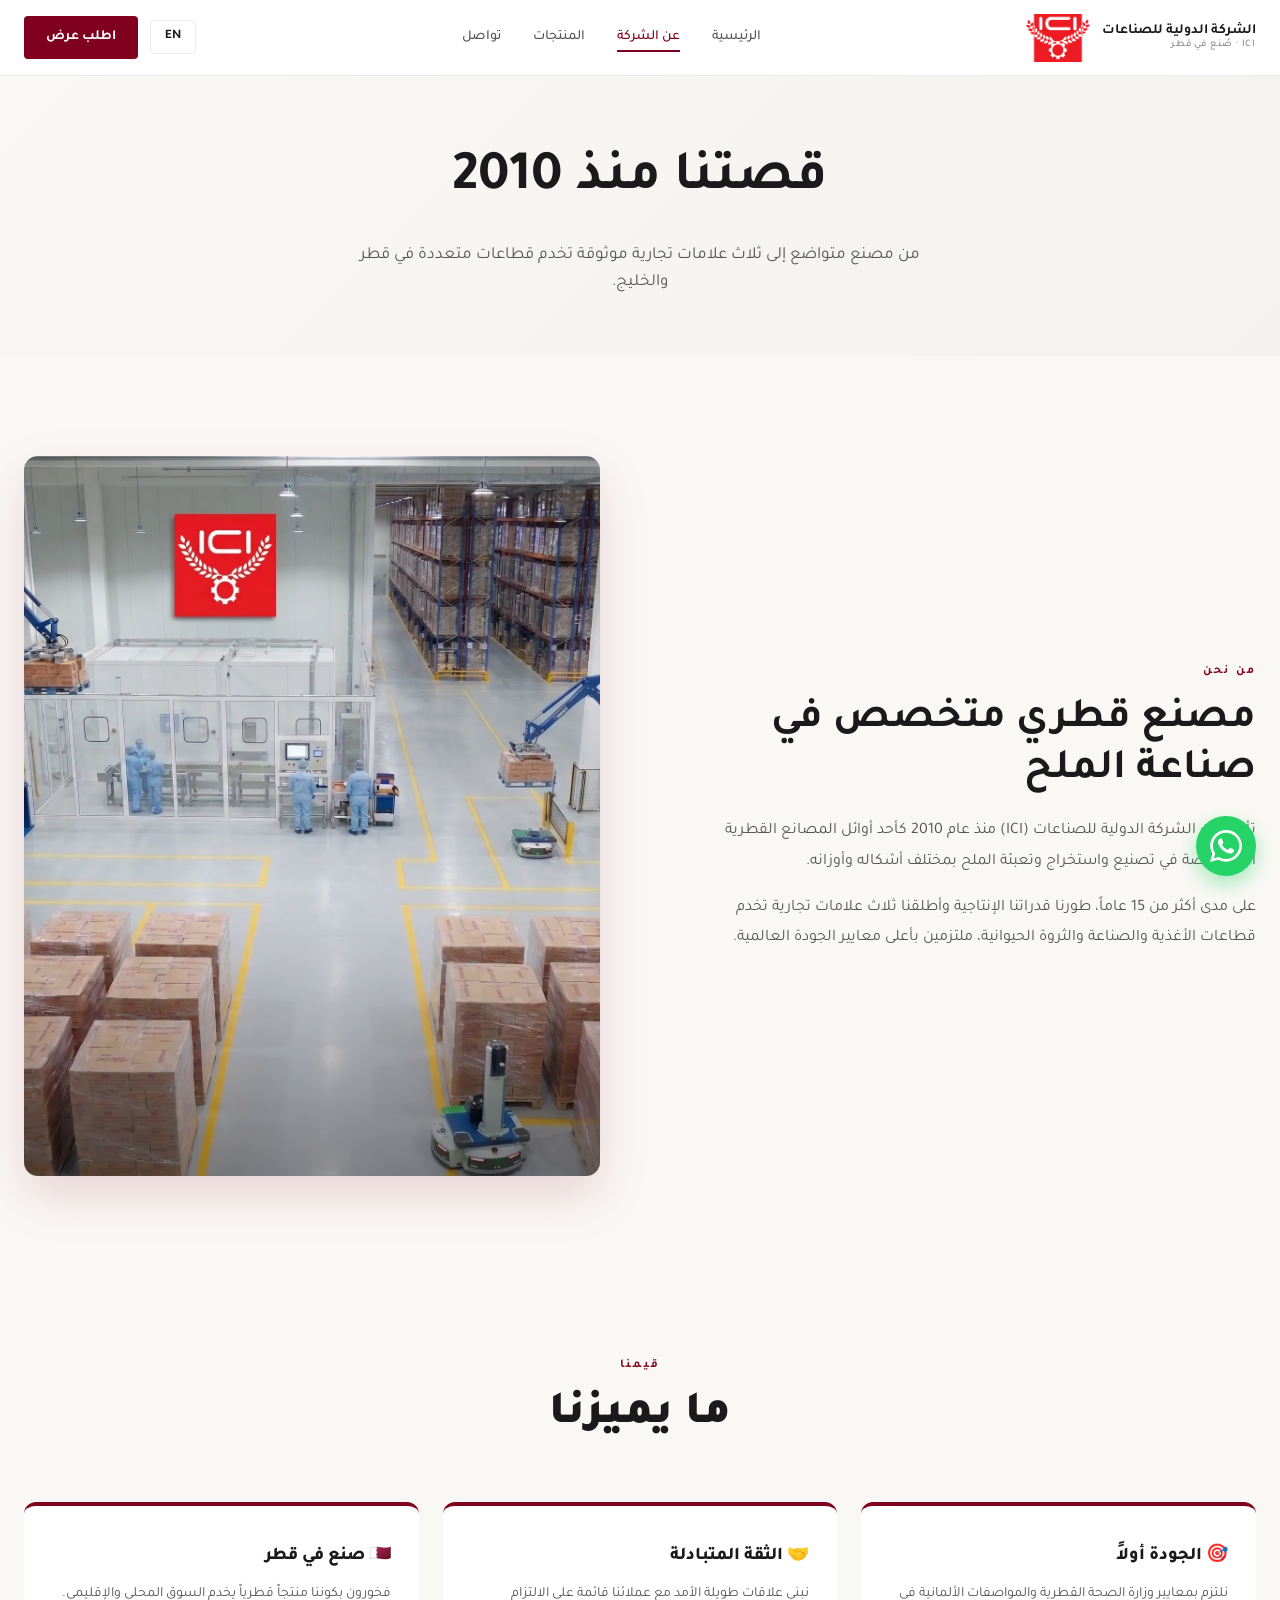
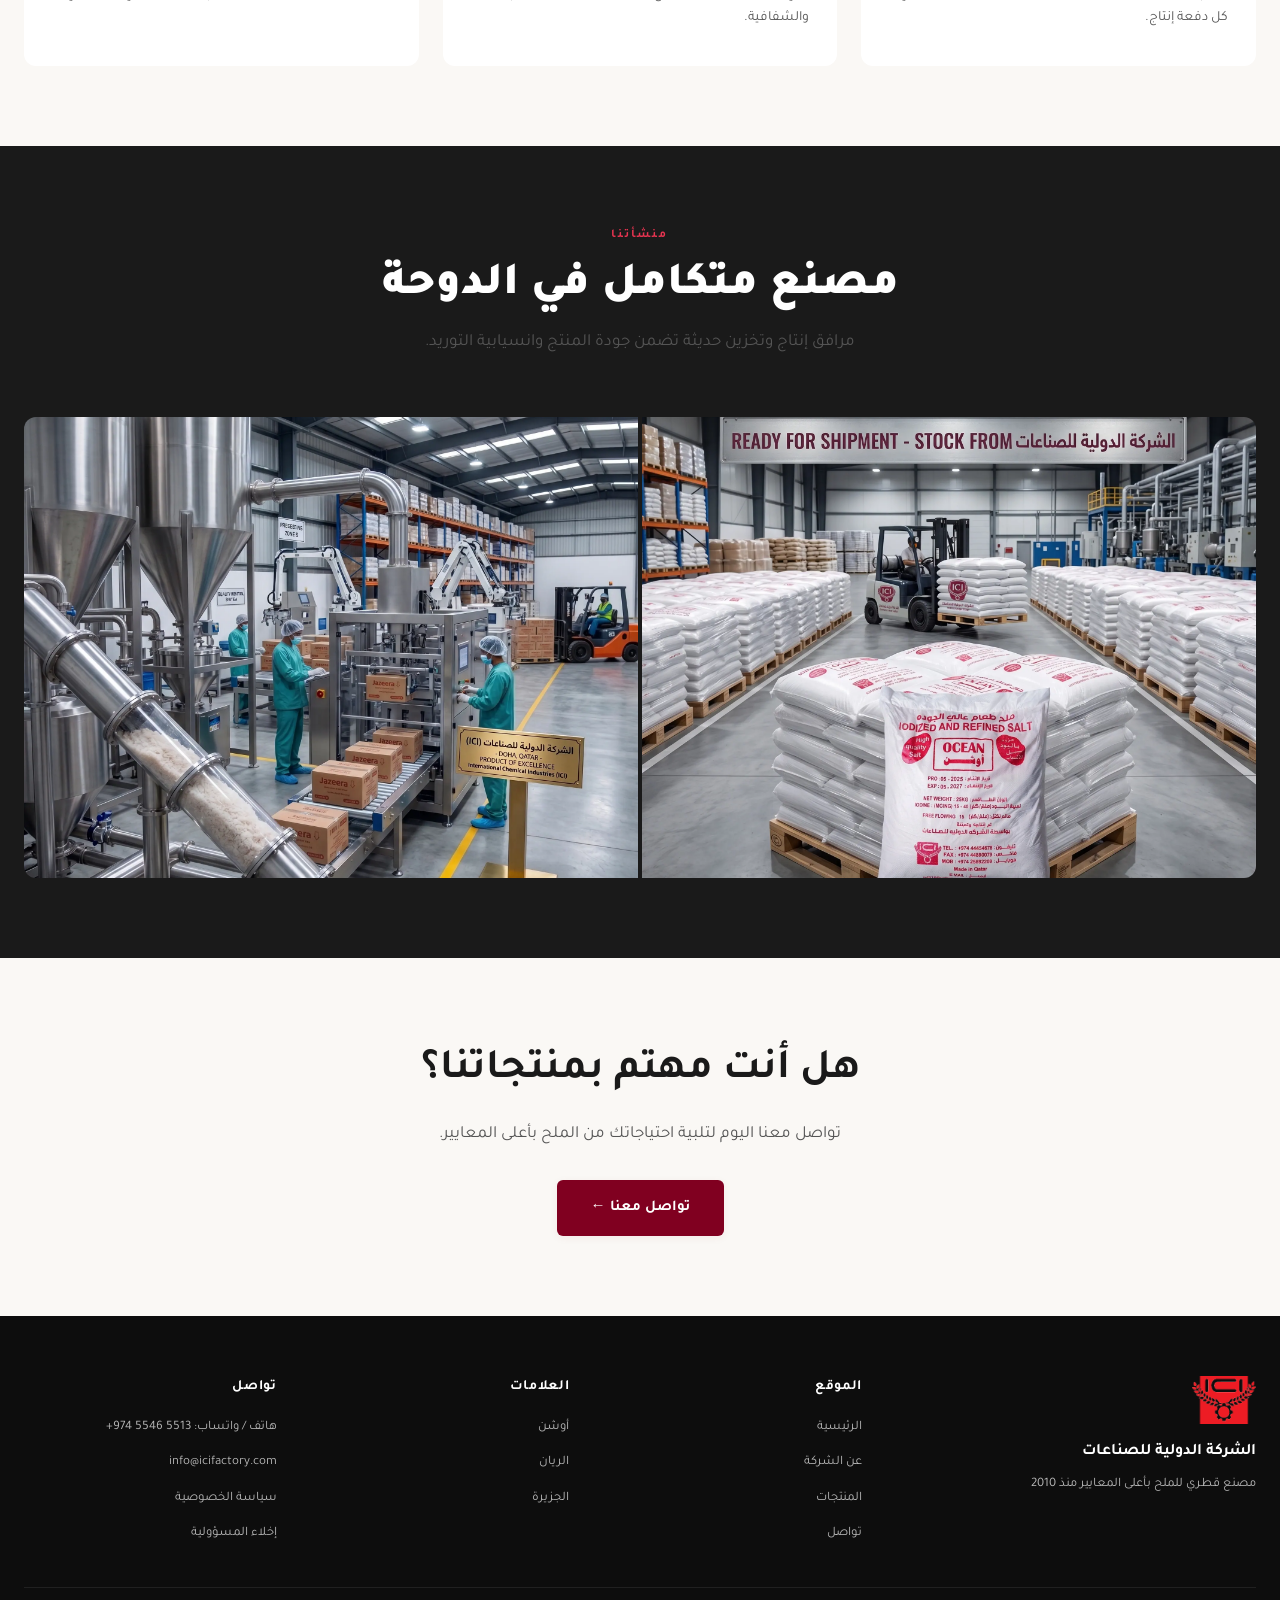
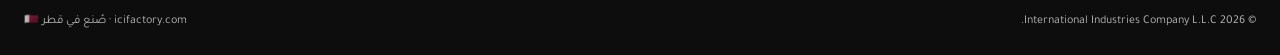
==== commit 1f337e39: "Add files via upload" ====
--- a/about.html
+++ b/about.html
@@ -188,8 +188,7 @@
       <div class="footer-col">
         <h5 data-ar="تواصل" data-en="Contact">تواصل</h5>
         <ul>
-          <li><a href="tel:+97444434678"><span class="ltr-num">+974 4443 4678</span></a></li>
-          <li><a href="https://wa.me/97455992209"><span data-ar="واتساب" data-en="WhatsApp">واتساب</span>: <span class="ltr-num">+974 5599 2209</span></a></li>
+          <li><a href="tel:+97455465513"><span data-ar="هاتف / واتساب" data-en="Phone / WhatsApp">هاتف / واتساب</span>: <span class="ltr-num">+974 5546 5513</span></a></li>
           <li><a href="mailto:info@icifactory.com"><span class="ltr-num">info@icifactory.com</span></a></li>
           <li><a href="privacy.html" data-ar="سياسة الخصوصية" data-en="Privacy Policy">سياسة الخصوصية</a></li>
           <li><a href="disclaimer.html" data-ar="إخلاء المسؤولية" data-en="Disclaimer">إخلاء المسؤولية</a></li>
@@ -203,7 +202,7 @@
   </div>
 </footer>
 
-<a href="https://wa.me/97455992209" class="whatsapp-float" target="_blank" aria-label="WhatsApp">
+<a href="https://wa.me/97455465513" class="whatsapp-float" target="_blank" aria-label="WhatsApp">
   <svg width="32" height="32" viewBox="0 0 24 24" fill="currentColor"><path d="M17.472 14.382c-.297-.149-1.758-.867-2.03-.967-.273-.099-.471-.148-.67.15-.197.297-.767.966-.94 1.164-.173.199-.347.223-.644.075-.297-.15-1.255-.463-2.39-1.475-.883-.788-1.48-1.761-1.653-2.059-.173-.297-.018-.458.13-.606.134-.133.298-.347.446-.52.149-.174.198-.298.298-.497.099-.198.05-.371-.025-.52-.075-.149-.669-1.612-.916-2.207-.242-.579-.487-.5-.669-.51-.173-.008-.371-.01-.57-.01-.198 0-.52.074-.792.372-.272.297-1.04 1.016-1.04 2.479 0 1.462 1.065 2.875 1.213 3.074.149.198 2.096 3.2 5.077 4.487.709.306 1.262.489 1.694.625.712.227 1.36.195 1.871.118.571-.085 1.758-.719 2.006-1.413.248-.694.248-1.289.173-1.413-.074-.124-.272-.198-.57-.347m-5.421 7.403h-.004a9.87 9.87 0 01-5.031-1.378l-.361-.214-3.741.982.998-3.648-.235-.374a9.86 9.86 0 01-1.51-5.26c.001-5.45 4.436-9.884 9.888-9.884 2.64 0 5.122 1.03 6.988 2.898a9.825 9.825 0 012.893 6.994c-.003 5.45-4.437 9.884-9.885 9.884m8.413-18.297A11.815 11.815 0 0012.05 0C5.495 0 .16 5.335.157 11.892c0 2.096.547 4.142 1.588 5.945L.057 24l6.305-1.654a11.882 11.882 0 005.683 1.448h.005c6.554 0 11.89-5.335 11.893-11.893a11.821 11.821 0 00-3.48-8.413z"/></svg>
 </a>
 
--- a/assets/css/style.css
+++ b/assets/css/style.css
@@ -225,8 +225,8 @@
   padding: 18px; transition: all 0.25s;
 }
 .client-logo:hover { box-shadow: var(--shadow-md); transform: translateY(-3px); }
-.client-logo img { max-width: 100%; max-height: 100%; object-fit: contain; filter: grayscale(1); opacity: 0.7; transition: all 0.25s; }
-.client-logo:hover img { filter: grayscale(0); opacity: 1; }
+.client-logo img { max-width: 100%; max-height: 100%; object-fit: contain; transition: transform 0.25s; }
+.client-logo:hover img { transform: scale(1.05); }
 .client-logo span { font-size: 12px; color: var(--text-light); text-align: center; }
 @media (max-width: 900px) { .clients-grid { grid-template-columns: repeat(3, 1fr); } .clients-grid-4 { grid-template-columns: repeat(2, 1fr); } }
 @media (max-width: 480px) { .clients-grid { grid-template-columns: repeat(2, 1fr); } }
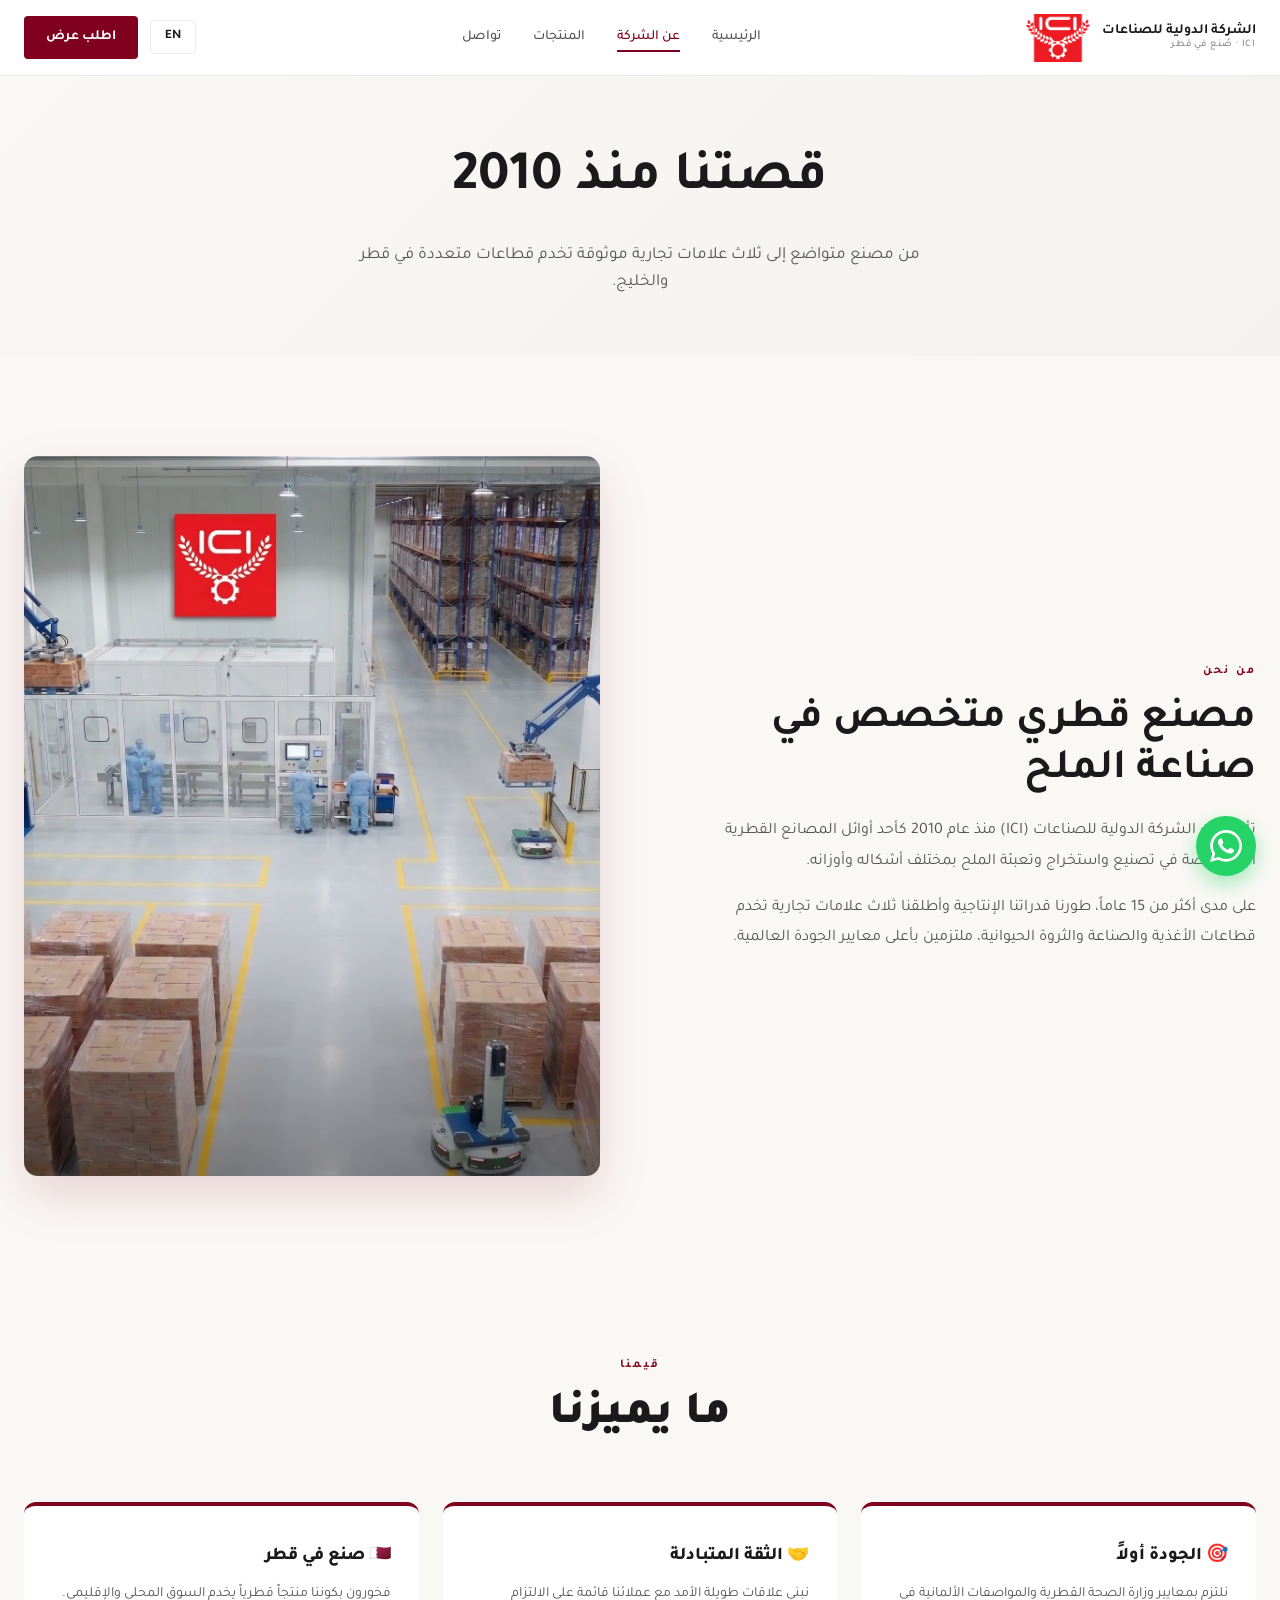
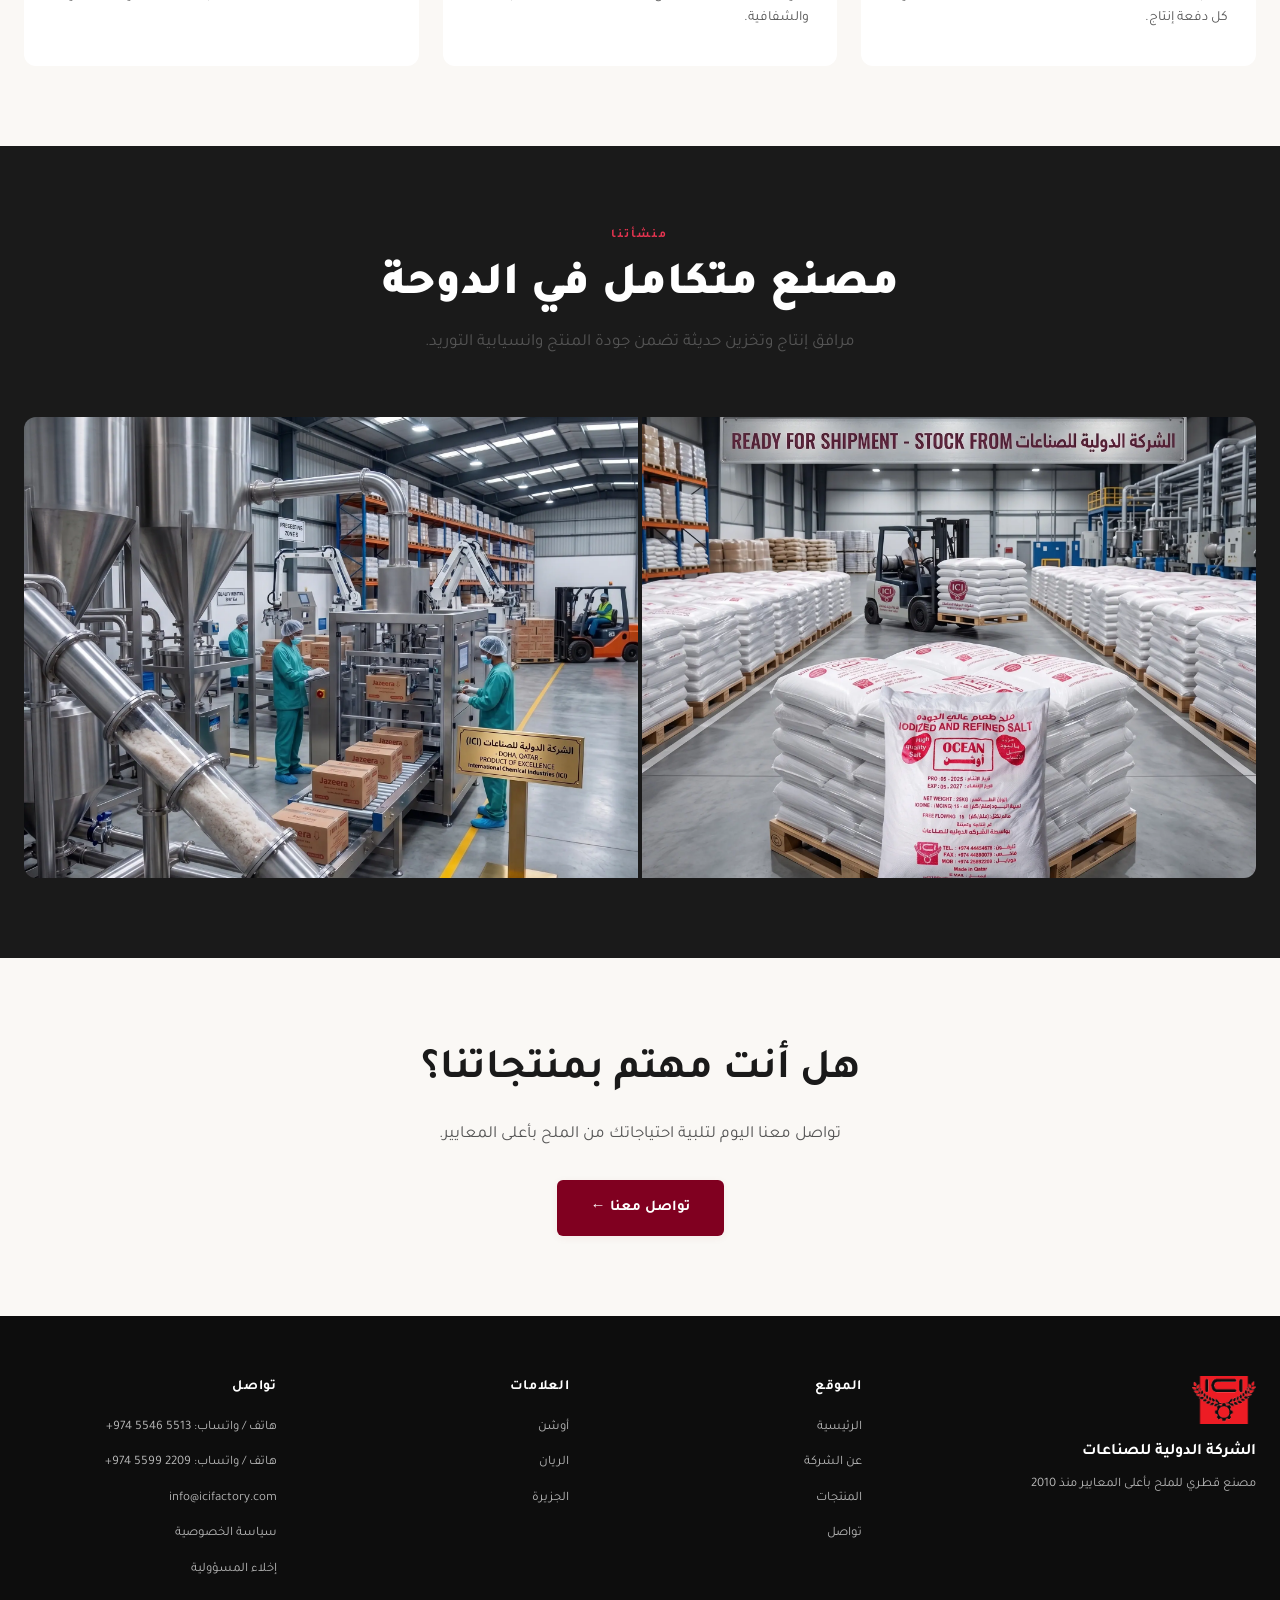
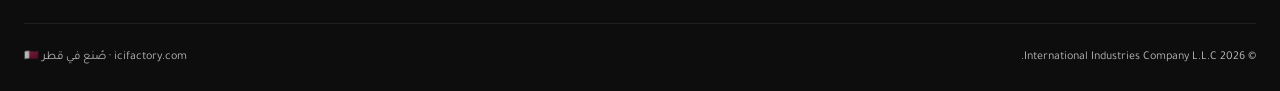
==== commit f5b1f913: "Add files via upload" ====
--- a/about.html
+++ b/about.html
@@ -189,6 +189,7 @@
         <h5 data-ar="تواصل" data-en="Contact">تواصل</h5>
         <ul>
           <li><a href="tel:+97455465513"><span data-ar="هاتف / واتساب" data-en="Phone / WhatsApp">هاتف / واتساب</span>: <span class="ltr-num">+974 5546 5513</span></a></li>
+          <li><a href="tel:+97455992209"><span data-ar="هاتف / واتساب" data-en="Phone / WhatsApp">هاتف / واتساب</span>: <span class="ltr-num">+974 5599 2209</span></a></li>
           <li><a href="mailto:info@icifactory.com"><span class="ltr-num">info@icifactory.com</span></a></li>
           <li><a href="privacy.html" data-ar="سياسة الخصوصية" data-en="Privacy Policy">سياسة الخصوصية</a></li>
           <li><a href="disclaimer.html" data-ar="إخلاء المسؤولية" data-en="Disclaimer">إخلاء المسؤولية</a></li>
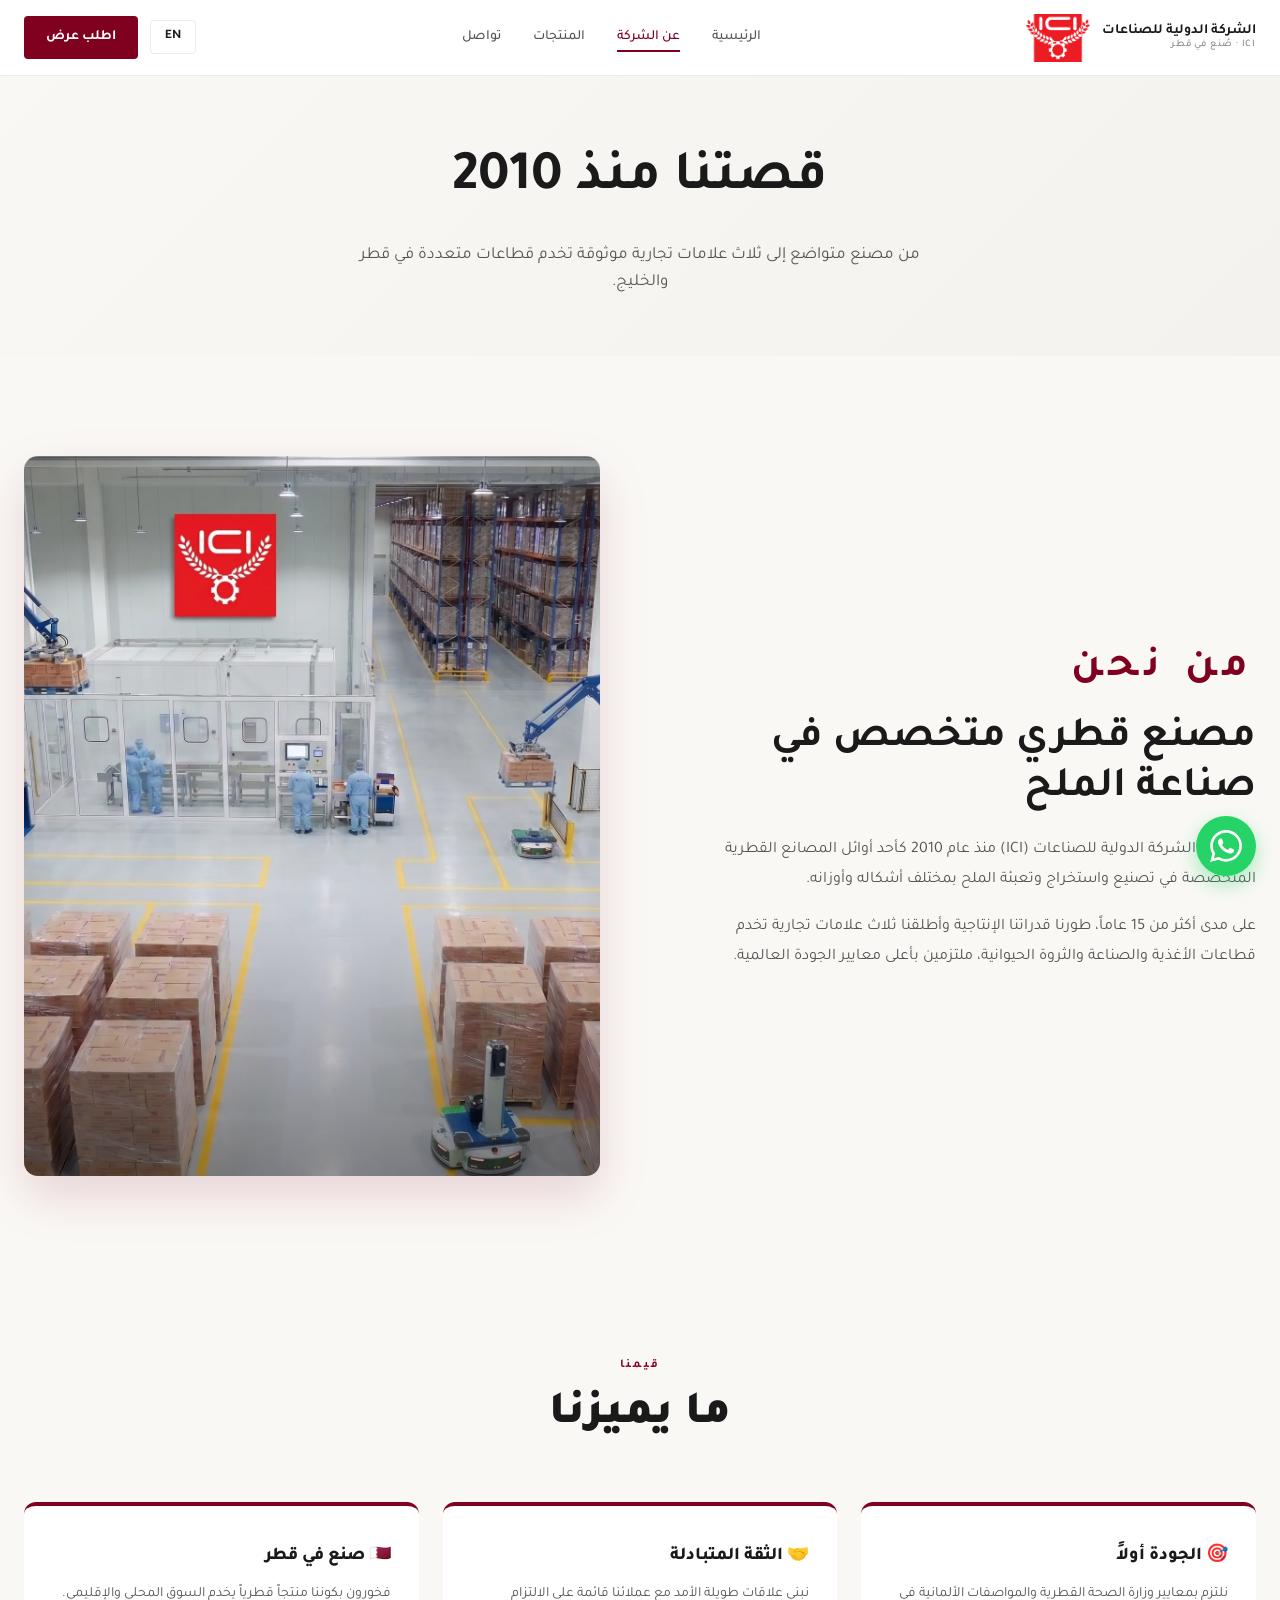
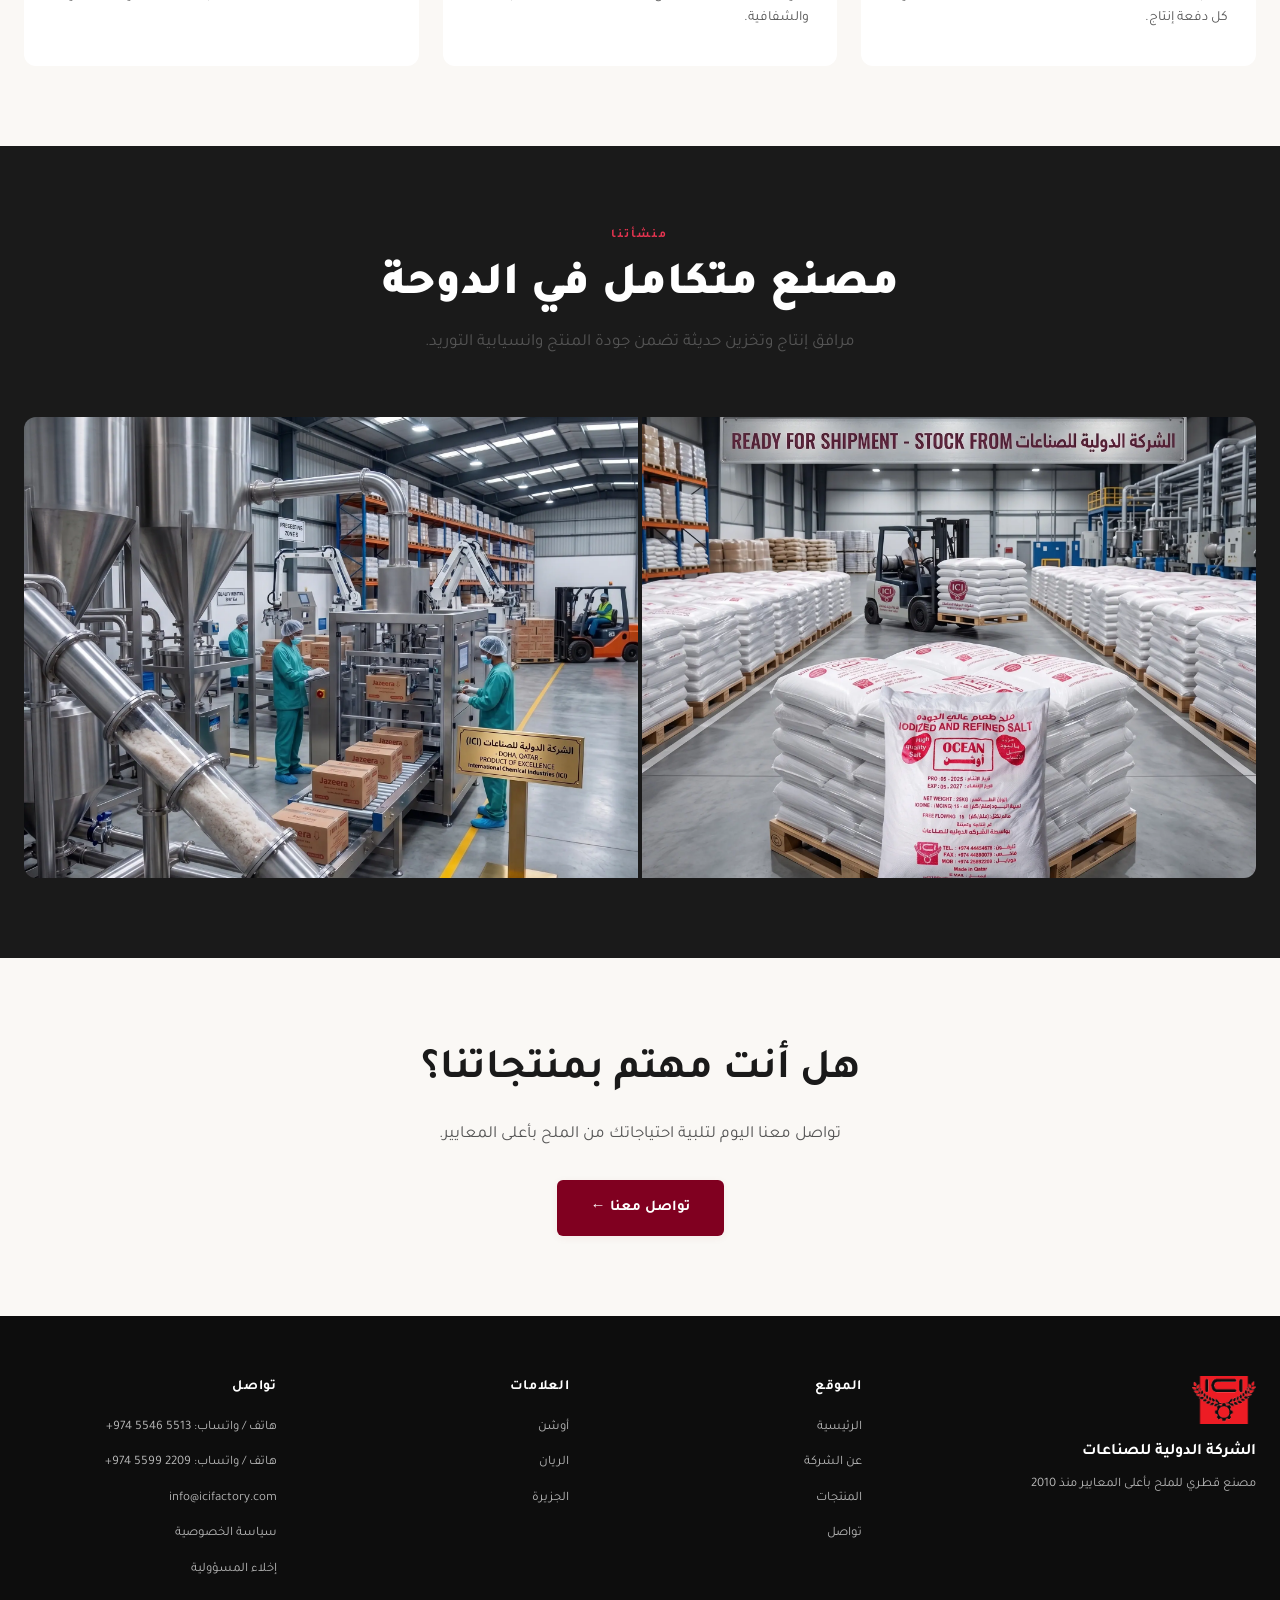
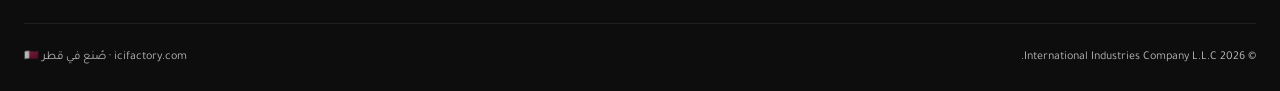
==== commit 27eb2412: "Add files via upload" ====
--- a/about.html
+++ b/about.html
@@ -83,7 +83,7 @@
   <div class="container">
     <div class="about-grid">
       <div class="about-text" data-animate>
-        <div class="section-eyebrow" data-ar="من نحن" data-en="Who We Are">من نحن</div>
+        <h2 class="section-eyebrow" data-ar="من نحن" data-en="Who We Are">من نحن</h2>
         <h2 data-ar="مصنع قطري متخصص في صناعة الملح" data-en="A Qatari Factory Specialized in Salt Manufacturing">مصنع قطري متخصص في صناعة الملح</h2>
         <p data-ar="تأسست الشركة الدولية للصناعات (ICI) منذ عام 2010 كأحد أوائل المصانع القطرية المتخصصة في تصنيع واستخراج وتعبئة الملح بمختلف أشكاله وأوزانه." data-en="International Industries Company (ICI) was established in 2010 as one of the first Qatari factories specialized in manufacturing, extracting, and packaging salt in its various forms and weights.">
           تأسست الشركة الدولية للصناعات (ICI) منذ عام 2010 كأحد أوائل المصانع القطرية المتخصصة في تصنيع واستخراج وتعبئة الملح بمختلف أشكاله وأوزانه.
@@ -104,8 +104,8 @@
 <section class="values">
   <div class="container">
     <div class="section-header">
-      <div class="section-eyebrow" data-ar="قيمنا" data-en="Our Values">قيمنا</div>
-      <h2 class="section-title" data-ar="ما يميزنا" data-en="What Sets Us Apart">ما يميزنا</h2>
+      <h2 class="section-eyebrow" data-ar="قيمنا" data-en="Our Values">قيمنا</h2>
+      <h3 class="section-title" data-ar="ما يميزنا" data-en="What Sets Us Apart">ما يميزنا</h3>
     </div>
 
     <div class="values-grid">
@@ -135,8 +135,8 @@
 <section class="facility">
   <div class="container">
     <div class="section-header">
-      <div class="section-eyebrow" style="color: #E63450" data-ar="منشأتنا" data-en="Our Facility">منشأتنا</div>
-      <h2 class="section-title" data-ar="مصنع متكامل في الدوحة" data-en="An Integrated Factory in Doha">مصنع متكامل في الدوحة</h2>
+      <h2 class="section-eyebrow" style="color: #E63450" data-ar="منشأتنا" data-en="Our Facility">منشأتنا</h2>
+      <h3 class="section-title" data-ar="مصنع متكامل في الدوحة" data-en="An Integrated Factory in Doha">مصنع متكامل في الدوحة</h3>
       <p class="section-sub" data-ar="مرافق إنتاج وتخزين حديثة تضمن جودة المنتج وانسيابية التوريد." data-en="Modern production and storage facilities ensuring product quality and supply flow.">
         مرافق إنتاج وتخزين حديثة تضمن جودة المنتج وانسيابية التوريد.
       </p>
